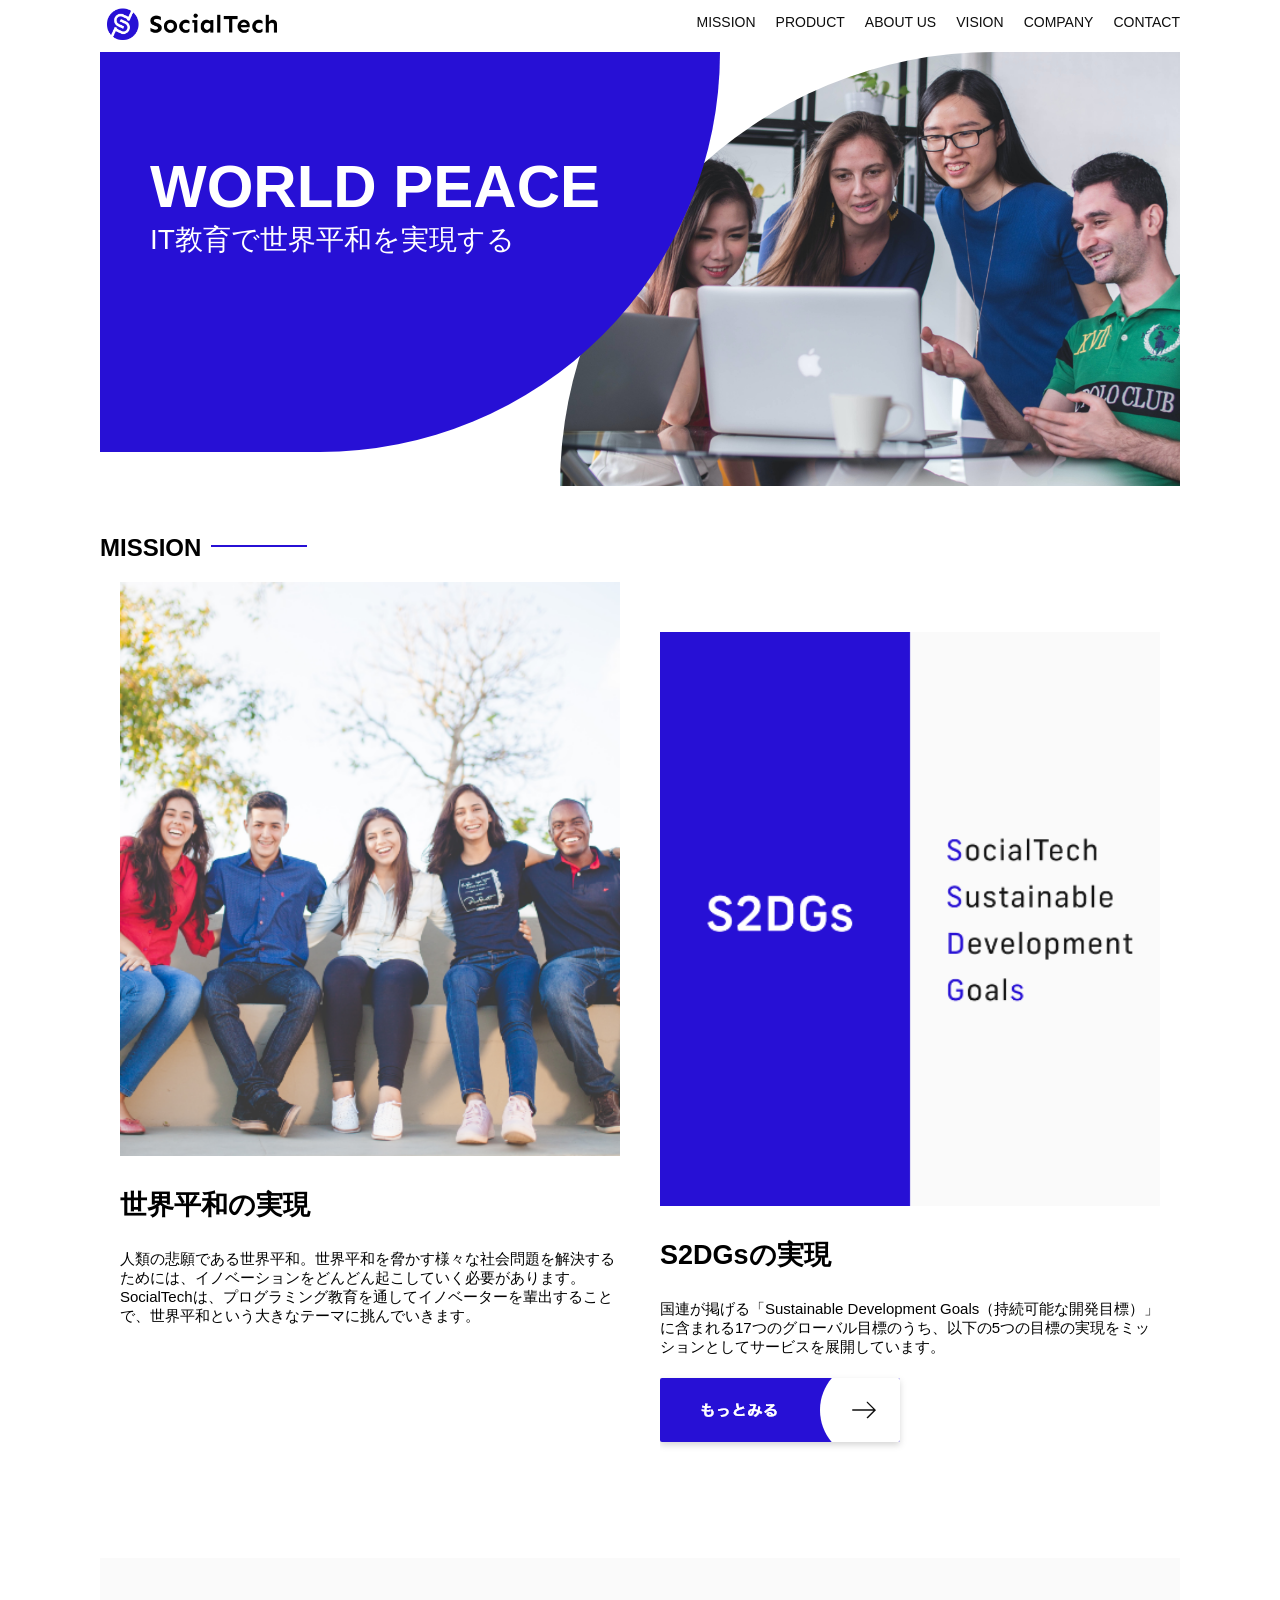
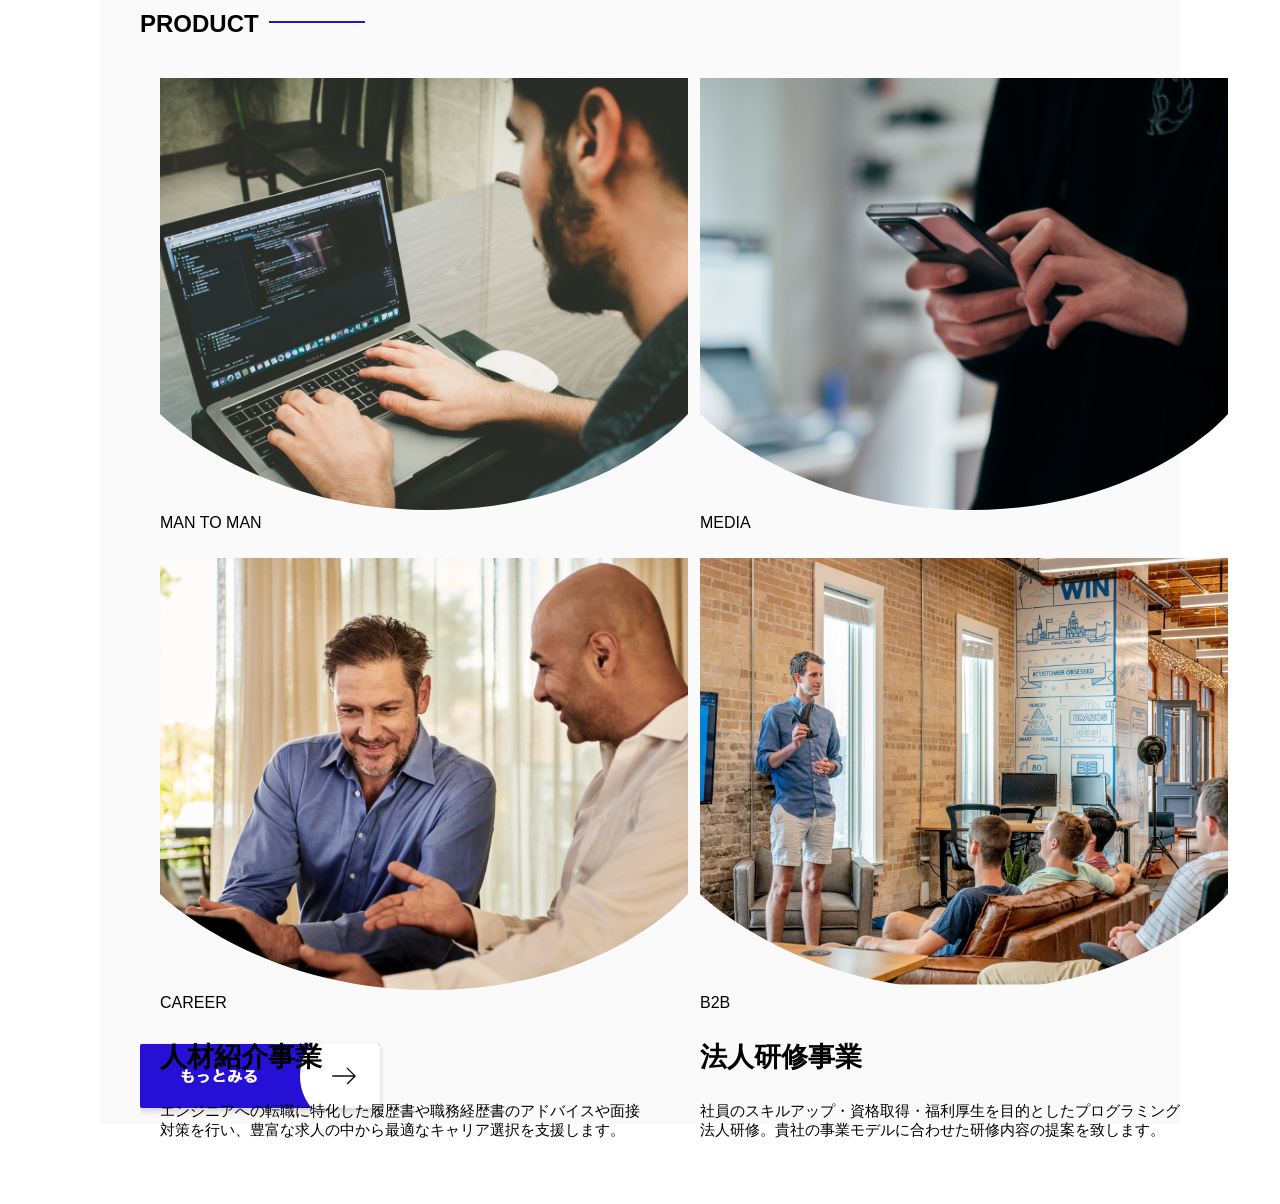
==== socialtech/index.html @ 000cf316 "Add files via upload" ====
<!DOCTYPE html>
<html>

<head>
    <title>SocialTech</title>
    <meta charset="UTF-8">
    <meta name="description" content="SocialTechはEdTech業界のリーディングカンパニーを目指します。">
    <meta name="viewport" content="width=device-width, initial-scale=1.0">
    <link rel="stylesheet" href="style.css">
</head>

<body>
    <header>
        <a href="index.html" id="logo">
            <img src="images/logo.png" alt="トップページに戻る"></a>
        <nav id="nav-pc">
            <ul>
                <li><a href="mission.html">MISSION</a></li>
                <li><a href="product.html">PRODUCT</a></li>
                <li><a href="index.html#aboutus">ABOUT US</a></li>
                <li><a href="index.html#vision">VISION</a></li>
                <li><a href="index.html#company">COMPANY</a></li>
                <li><a href="contact.html">CONTACT</a></li>
            </ul>
        </nav>
    </header>
    <main>
        <article>
            <section id="main-visual">
                <div id="main-message">
                    <h1>WORLD PEACE</h1>
                    <p>IT教育で世界平和を実現する</p>
                </div>
                <img src="images/index/index-main.png" alt="PCの周りに集まる多国籍の仲間たち">
            </section>
            <section id="mission">
                <h2 class="index-h2">MISSION</h2>
                <div id="mission-flex">
                    <div>
                        <img id="mission-photo" src="images/index/index-mission.png" alt="屋外のベンチで写真を撮影する多国籍の仲間たち">
                        <h3>世界平和の実現</h3>
                        <p>人類の悲願である世界平和。世界平和を脅かす様々な社会問題を解決するためには、イノベーションをどんどん起こしていく必要があります。SocialTechは、プログラミング教育を通してイノベーターを輩出することで、世界平和という大きなテーマに挑んでいきます。
                        </p>
                    </div>
                    <div>
                        <img id="s2dgs" src="images/index/s2dgs.png" alt="S2DGs">
                        <h3>S2DGsの実現</h3>
                        <p>国連が掲げる「Sustainable Development
                            Goals（持続可能な開発目標）」に含まれる17つのグローバル目標のうち、以下の5つの目標の実現をミッションとしてサービスを展開しています。</p>
                        <a href="mission.html">
                            <img src="images/button-more.png" alt="もっとみる">
                        </a>
                    </div>
                </div>
            </section>
            <section id="product">
                <h2 class="index-h2">PRODUCT</h2>
                <div class="product-flex">
                    <div id="product-left">
                        <div>
                            <img class="product-photo" src="images/index/index-mantoman.png" alt="PCでコードを書く男性">
                            <div class="product-explain">
                                <span>MAN TO MAN</span>
                                <h3>プログラミング教育</h3>
                                <p>2013年より日本で唯一の専属講師によるマンツーマンのプログラミングレッスンを開始。AI/人工知能やウェブデザインの学習も可能です。</p>
                            </div>
                        </div>
                        <div>
                            <img class="product-photo" src="images/index/index-career.png" alt="笑顔で話し合う2人の男性">
                            <div class="product-explain">
                                <span>CAREER</span>
                                <h3>人材紹介事業</h3>
                                <p>エンジニアへの転職に特化した履歴書や職務経歴書のアドバイスや面接対策を行い、豊富な求人の中から最適なキャリア選択を支援します。</p>
                            </div>
                        </div>
                    </div>
                    <div id="product-right">
                        <div>
                            <img class="product-photo" src="images/index/index-media.png">
                            <div class="product-explain">
                                <span>MEDIA</span>
                                <h3>プログラミング学習メディア</h3>
                                <p>月間200万人に読まれる日本最大級のプログラミング学習サイト「SocialTech Blog」やYouTubeチャネルにて学習情報を発信しています。</p>
                            </div>
                        </div>
                        <div>
                            <img class="product-photo" src="images/index/index-b2b.png" alt="講演中の男性とそれを聴く人々">
                            <div class="product-explain">
                                <span>B2B</span>
                                <h3>法人研修事業</h3>
                                <p>社員のスキルアップ・資格取得・福利厚生を目的としたプログラミング法人研修。貴社の事業モデルに合わせた研修内容の提案を致します。</p>
                            </div>
                        </div>
                    </div>
                </div>
                <div id="product-more">
                    <a href="product.html">
                        <img src="images/button-more.png" alt="もっとみる">
                    </a>
                </div>
            </section>
        </article>
    </main>
</body>

</html>
---- socialtech/style.css ----
* {
  box-sizing: border-box;
}

p {
  font-size: 15px;
}

body {
    max-width: 1080px;
    margin: 0 auto 0 auto;
     font-family: "Source Sans Pro", "Hiragino Kaku Gothic ProN", Meiryo, Arial, sans-serif;
}
header {
    display: flex;
    justify-content: space-between;
}
#nav-pc {
    font-size: 14px;
}
#nav-pc ul{
    display: flex;
    padding-left: 0;
}
#nav-pc li {
    list-style: none;
}
#nav-pc a {
    text-decoration: none;
    margin-left: 20px;
    color: #0d0d0d;
}
#nav-pc a:hover {
    text-decoration: underline;
}
#main-visual {
    position: relative;
    height: 400px;
}
#main-message {
    position: absolute;
    top:0;
    left: 0;
    background-color:#2710d5;
    color: #ffffff;
    border-radius:0 0 476px  0;
    max-width: 620px;
    width: 100%;
    height: 100%;
    z-index: 11;
}
#main-message > h1 {
    font-size: 60px;
    margin: 100px 0 0 50px;
}
#main-message > p {
    font-size: 28px;
    margin: 0 0 0 50px;
}
#main-visual img {
    max-width: 620px;
    border-radius: 476px 0 0 0;
    position: absolute;
    top: 0;
    right:0;
    z-index: 10;
}
h2 {
    margin: 40px 0 0 0;
}
h2::after {
    content: url("images/line.png");
    margin-left: 10px;
}
h3 {
    font-size: 27px;
}
#mission {
    margin:80px auto;
}
#mission-flex {
    display: flex;
}
#mission-flex > div {
    width: 50%;
    margin: 20px;
}
#mission-photo {
    width: 100%;
}
#s2dgs {
    margin: 50px 0 0 0;
    width: 100%;
}
#product {
    background-color: #fafafa;
    margin: 80px 0;
    padding: 10px 40px 0px 40px;
}
#product .product-flex {
    margin: 40px 0 0 0;
    display: flex;
}
#product-left {
    width: 50%;
    margin-right: 20px;
}
#product-right {
    width: 50%;
    margin-left: 20px;
    margin-right:80px;
}
#product-left > div {
    position: relative;
    height: 480px;
    margin-left: 20px;
}
#product-right > div {
    position: relative;
    height: 480px;
    margin-left: 20px;
}
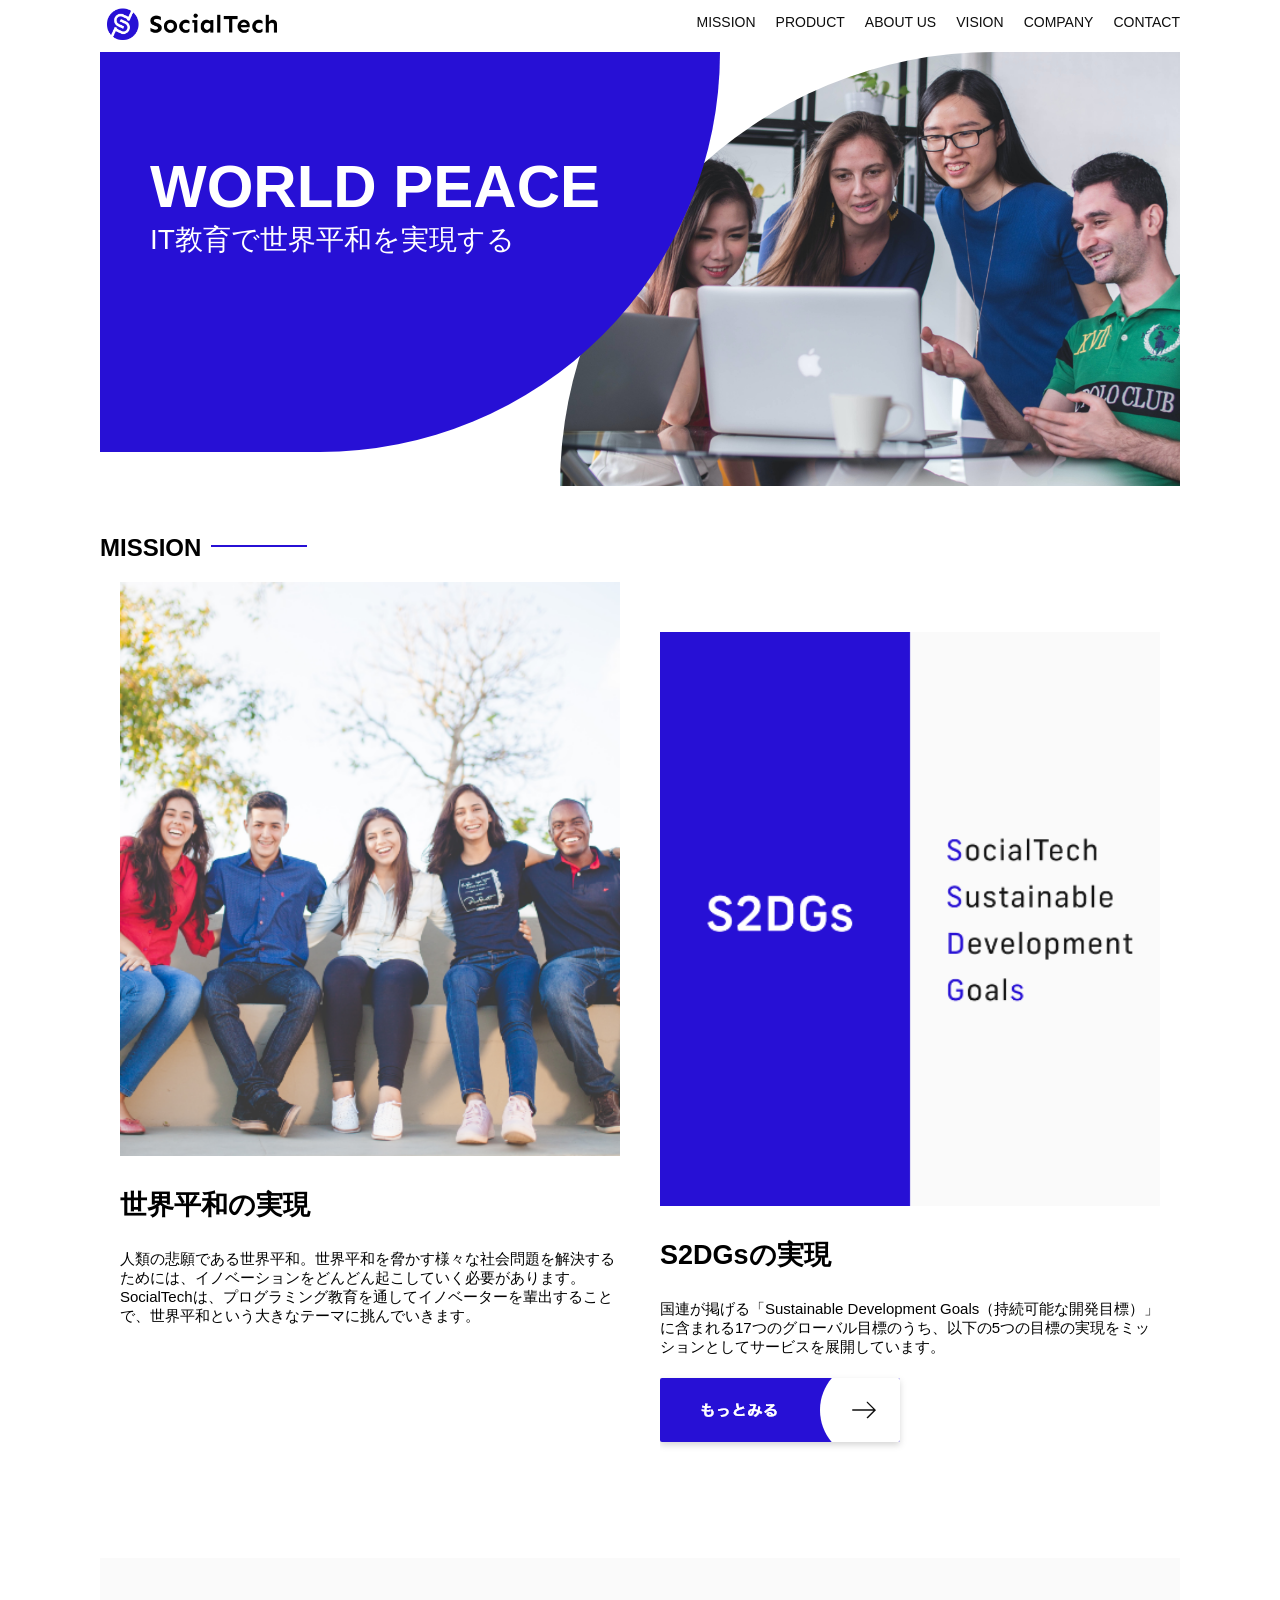
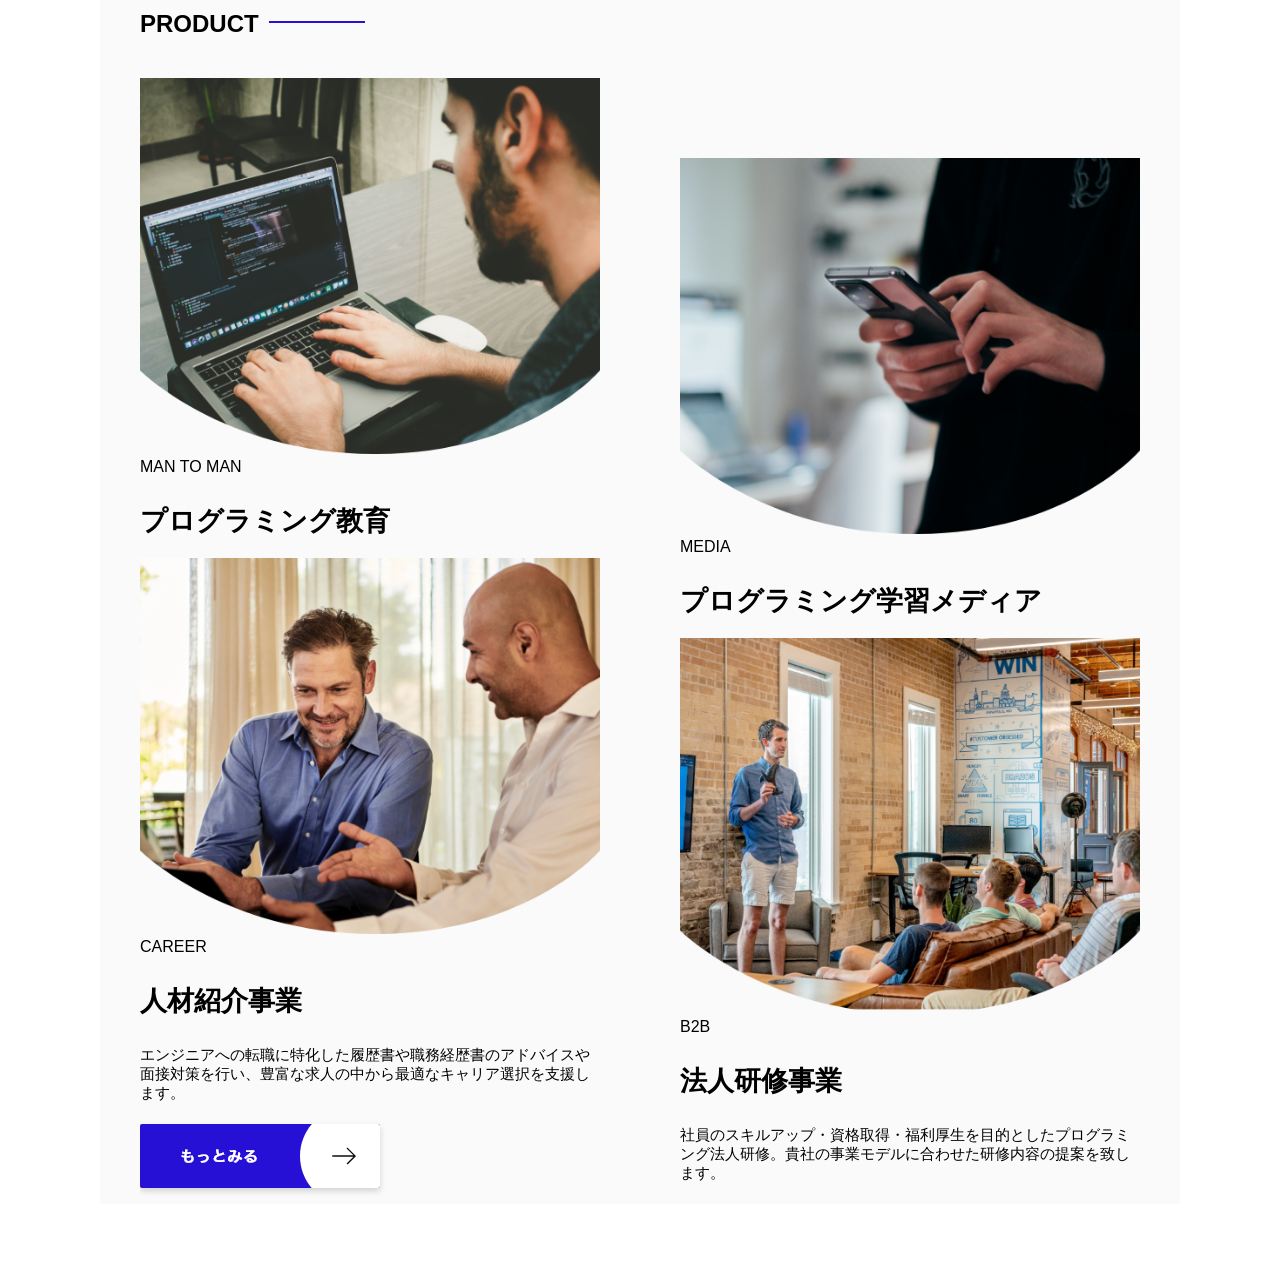
==== commit fc1be182: "Add files via upload" ====
--- a/socialtech/index.html
+++ b/socialtech/index.html
@@ -76,7 +76,7 @@
                     </div>
                     <div id="product-right">
                         <div>
-                            <img class="product-photo" src="images/index/index-media.png">
+                            <img class="product-photo" src="images/index/index-media.png" alt="スマートフォンを操作する人">
                             <div class="product-explain">
                                 <span>MEDIA</span>
                                 <h3>プログラミング学習メディア</h3>
--- a/socialtech/style.css
+++ b/socialtech/style.css
@@ -8,8 +8,8 @@
 
 body {
     max-width: 1080px;
-    margin: 0 auto 0 auto;
-     font-family: "Source Sans Pro", "Hiragino Kaku Gothic ProN", Meiryo, Arial, sans-serif;
+    margin: 0 auto;
+    font-family: "Source Sans Pro", "Hiragino Kaku Gothic ProN", Meiryo, Arial, sans-serif;
 }
 header {
     display: flex;
@@ -43,7 +43,7 @@
     left: 0;
     background-color:#2710d5;
     color: #ffffff;
-    border-radius:0 0 476px  0;
+    border-radius: 0 0 476px 0;
     max-width: 620px;
     width: 100%;
     height: 100%;
@@ -108,15 +108,18 @@
 #product-right {
     width: 50%;
     margin-left: 20px;
-    margin-right:80px;
+    margin-top: 80px;
 }
-#product-left > div {
+#product-left >div {
     position: relative;
     height: 480px;
-    margin-left: 20px;
+    margin-right: 20px;
 }
 #product-right > div {
     position: relative;
     height: 480px;
     margin-left: 20px;
+}
+.product-photo {
+    width: 100%;
 }
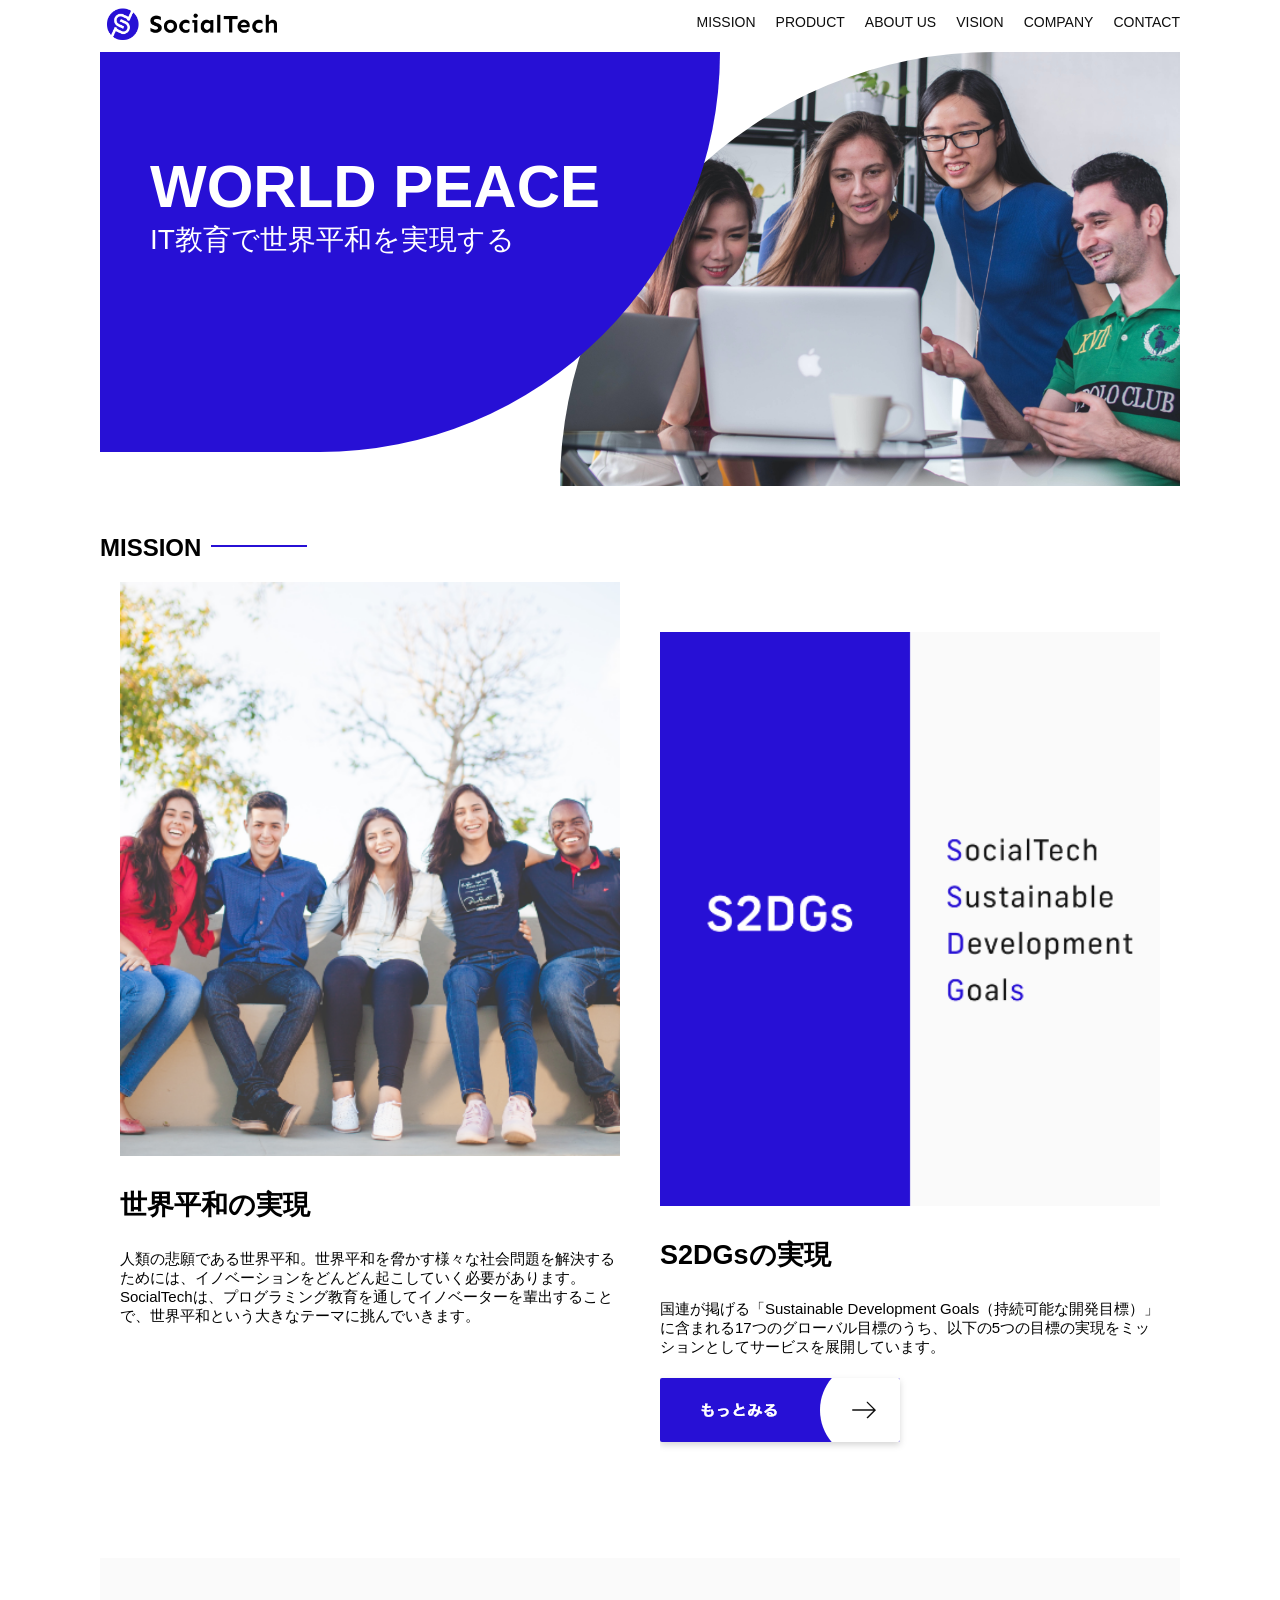
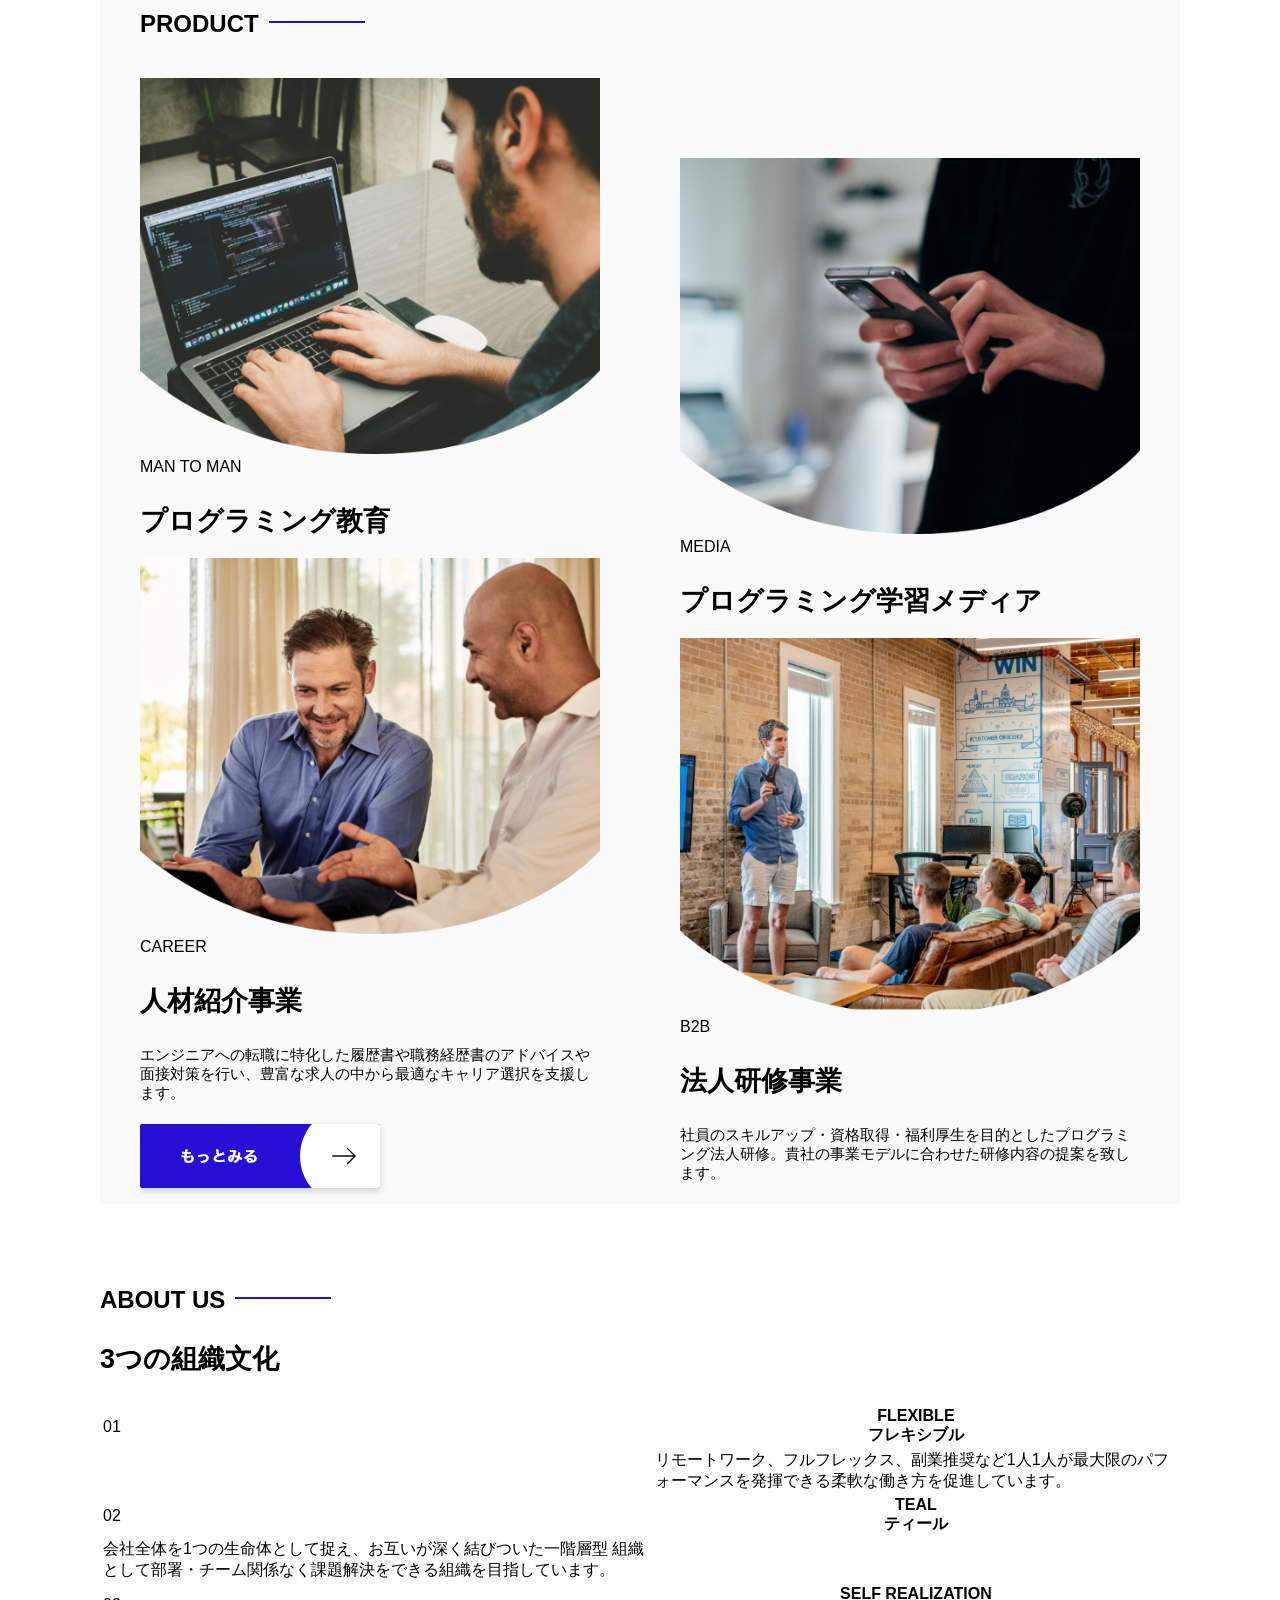
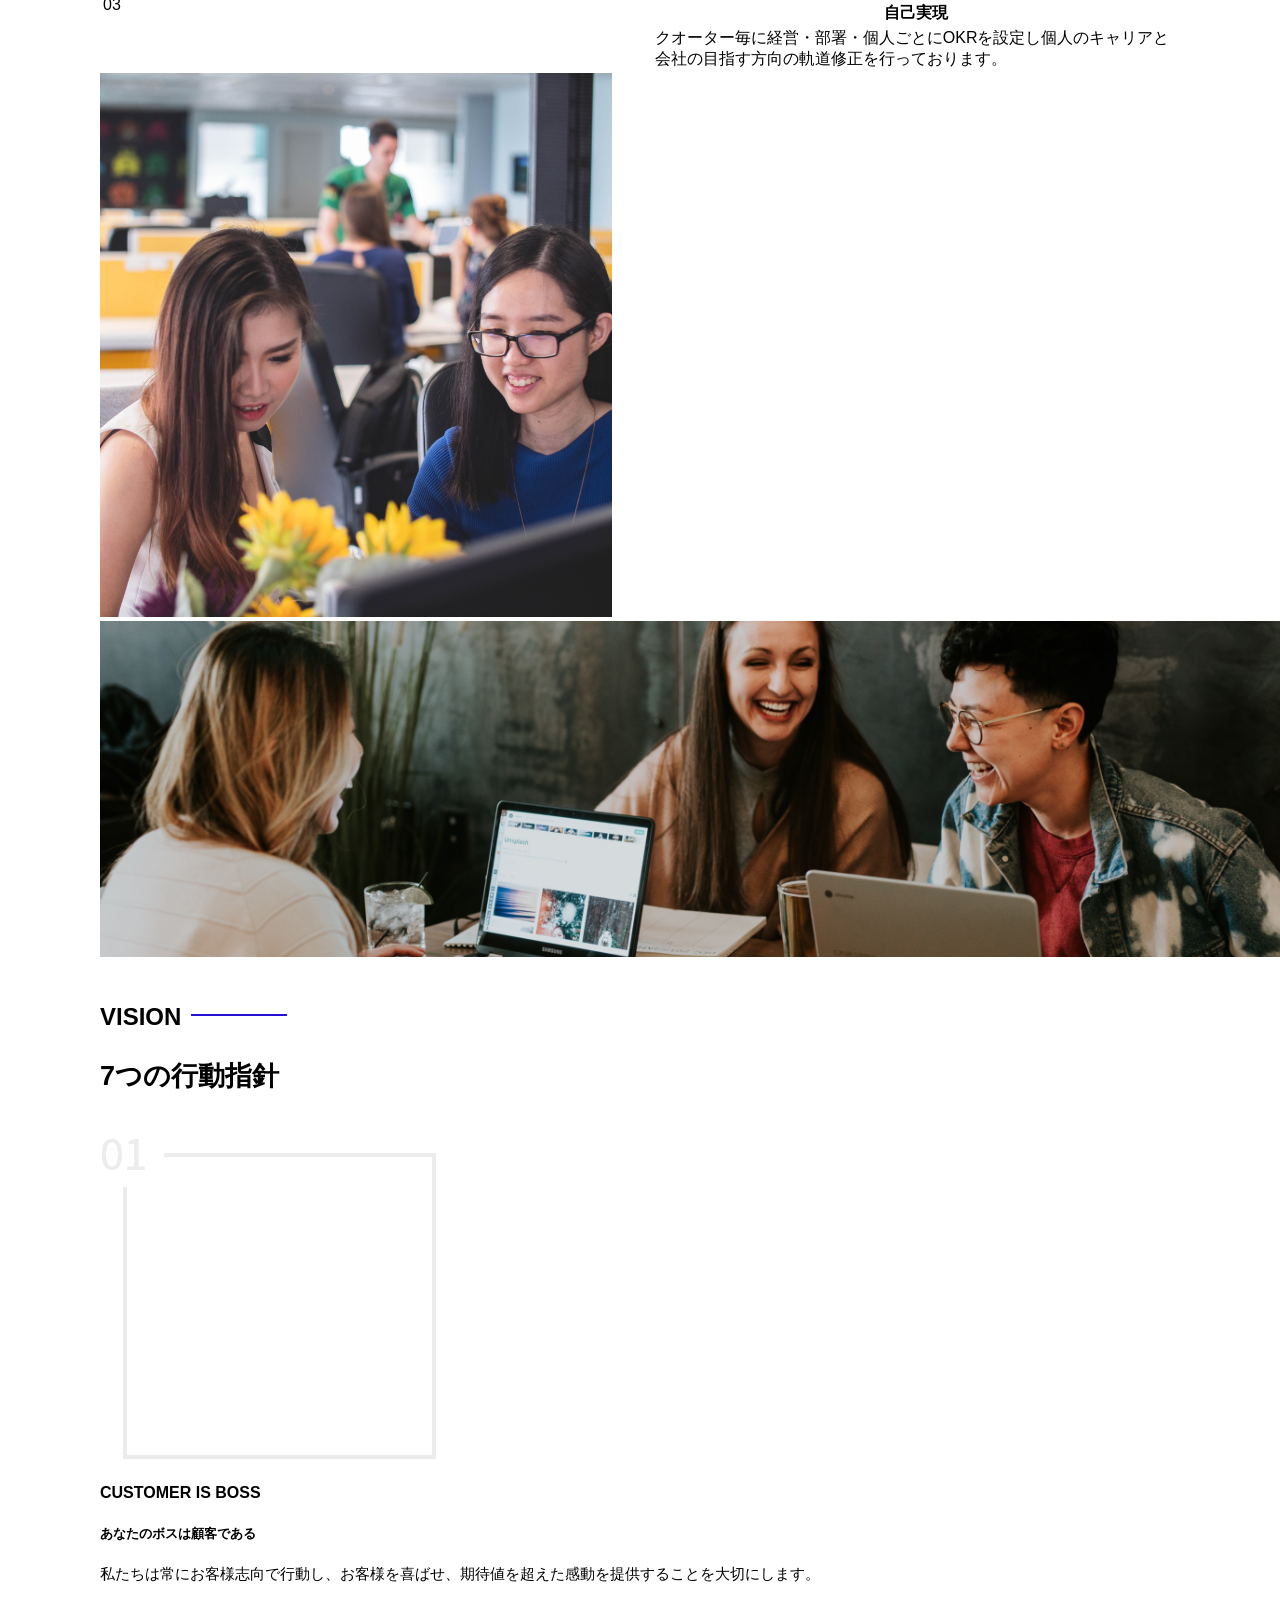
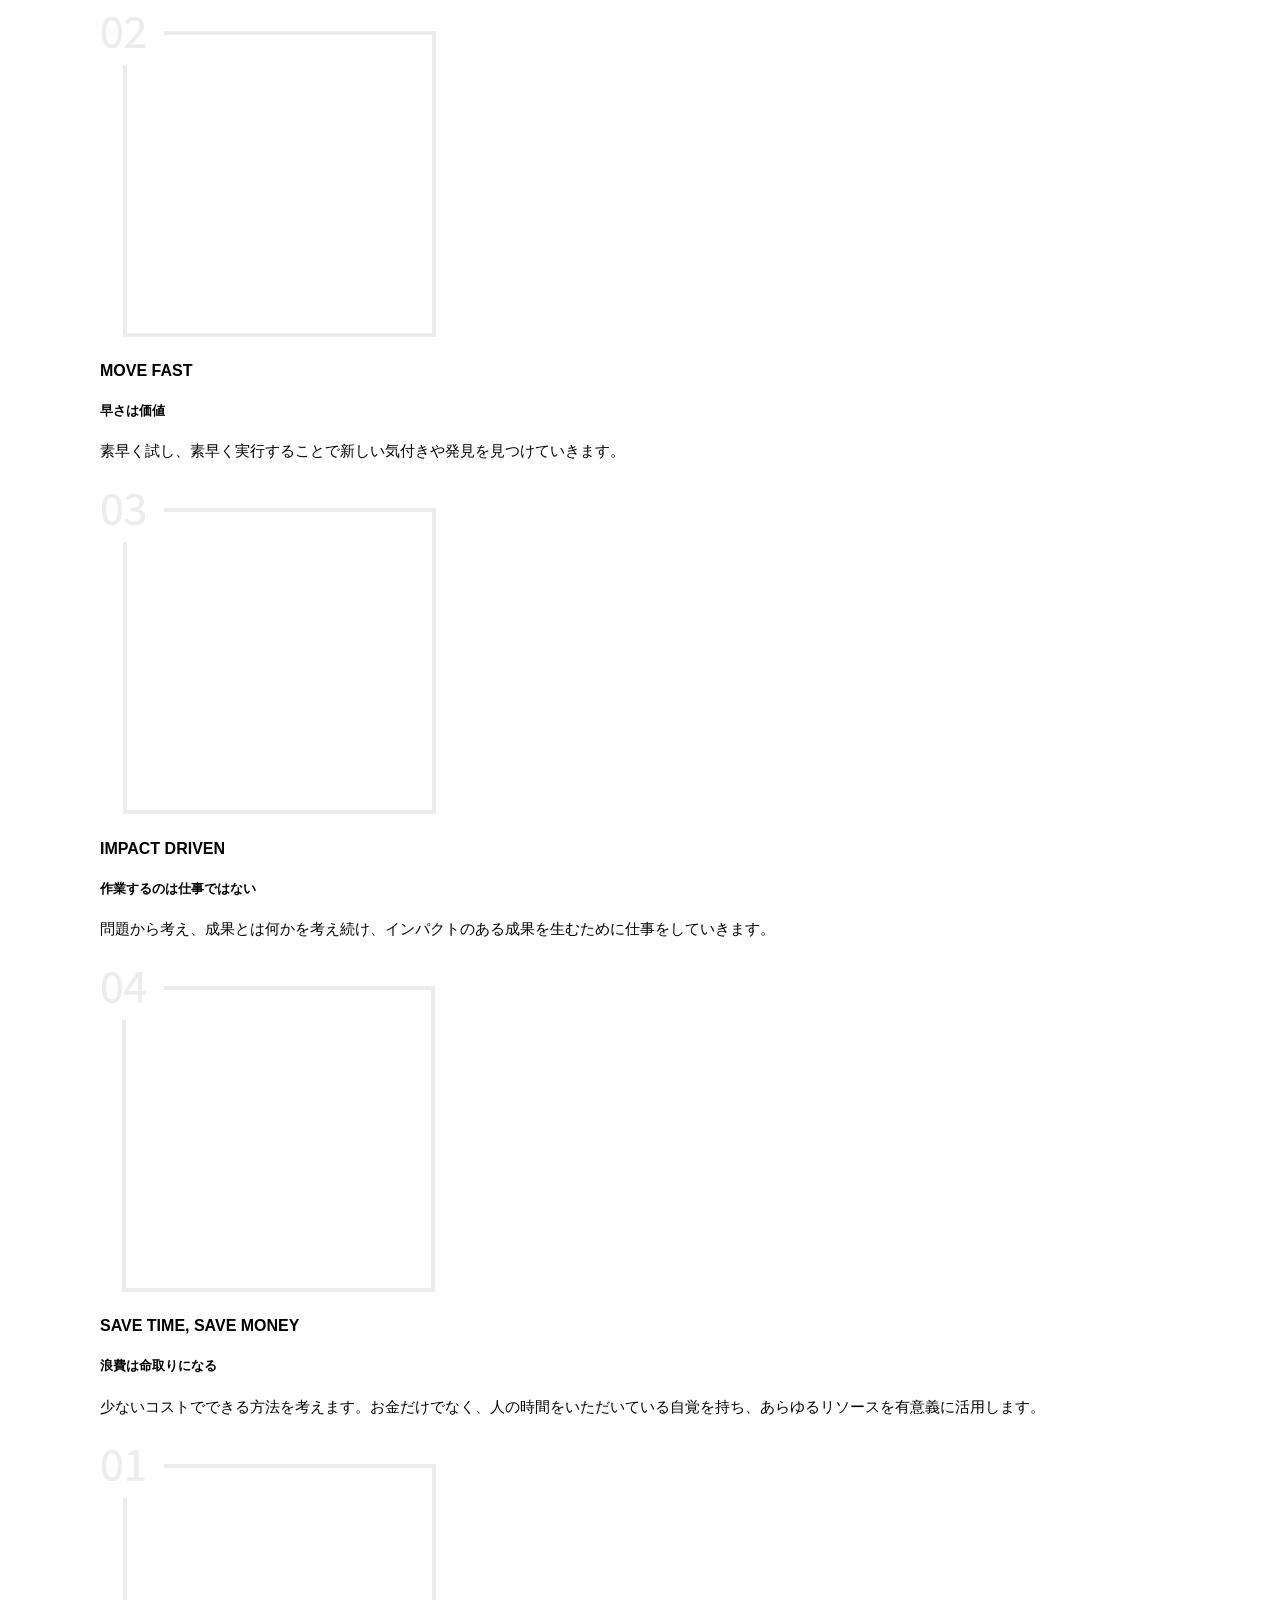
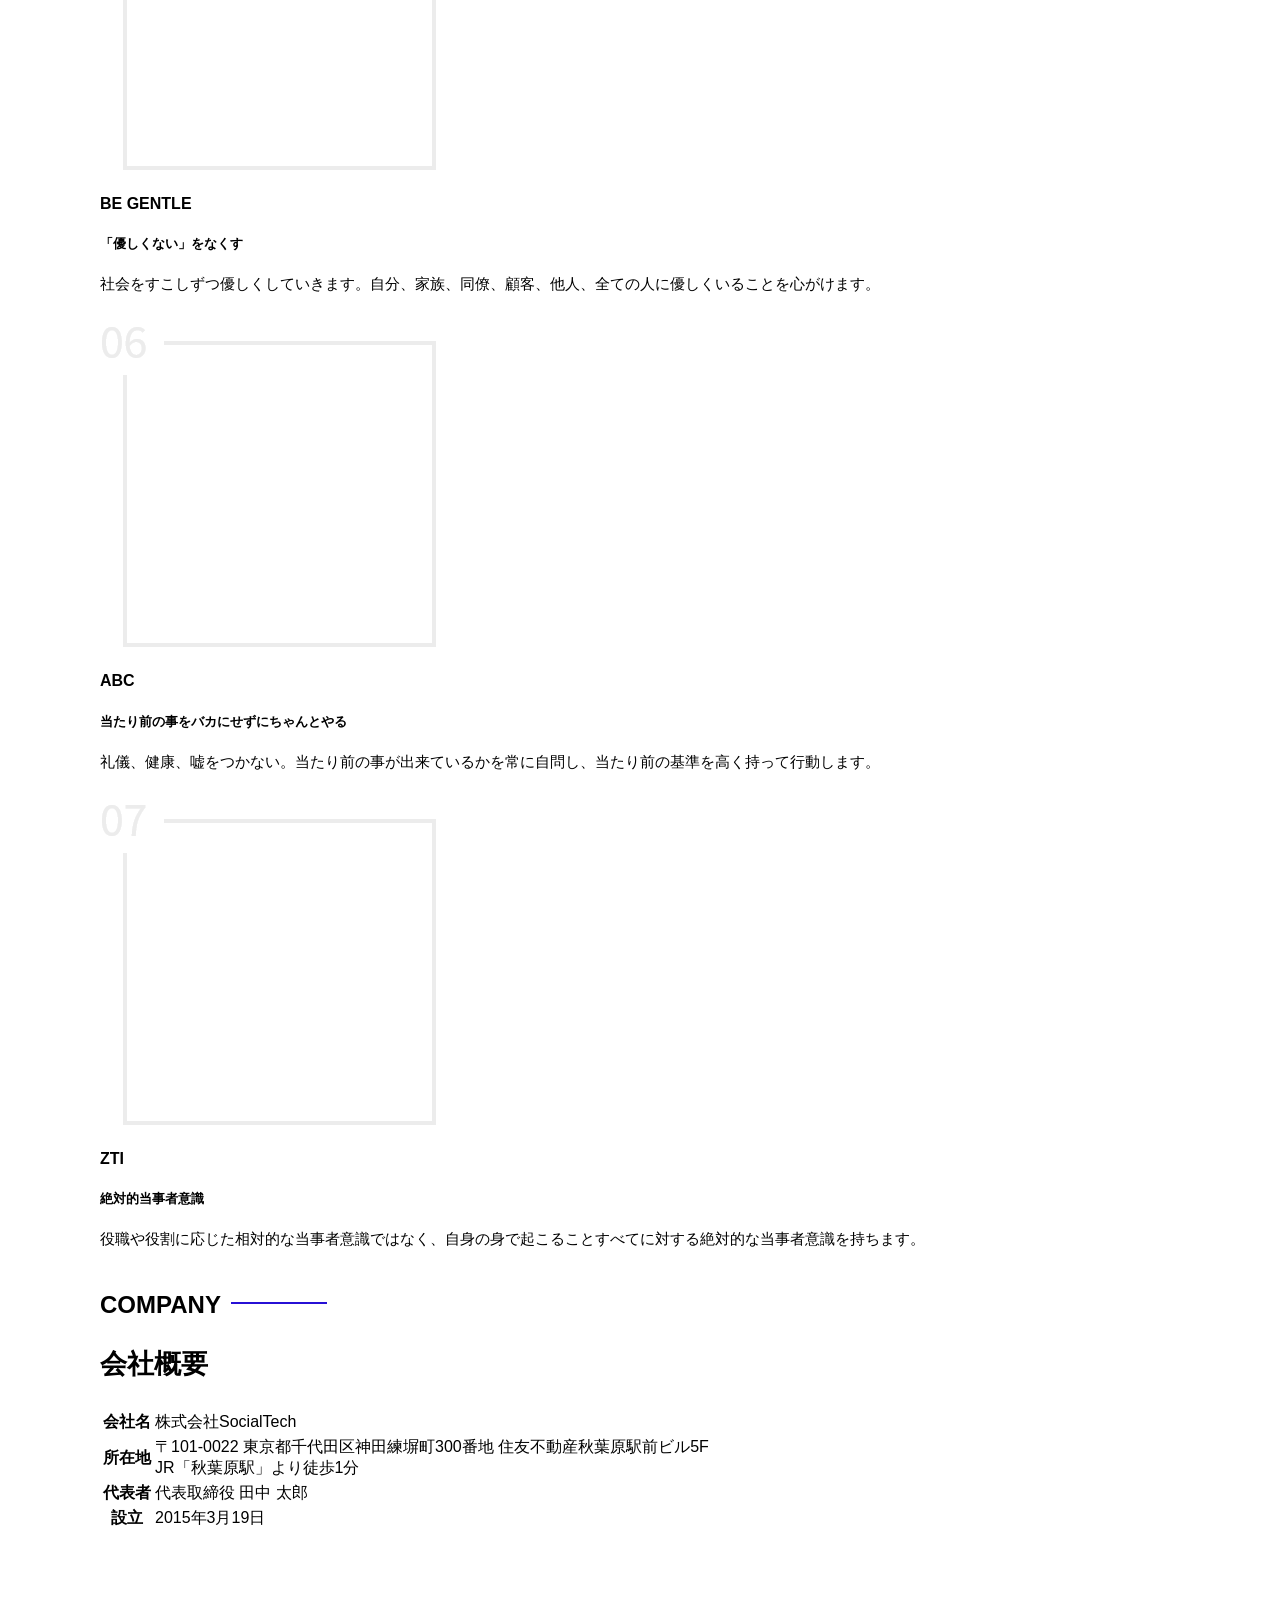
==== commit 468be6dc: "3/22変更" ====
--- a/socialtech/index.html
+++ b/socialtech/index.html
@@ -1,106 +1,305 @@
-<!DOCTYPE html>
+<!doctype html>
 <html>
+  <head>
+    <title>SocialTech</title>
+    <meta charset="UTF-8" />
+    <meta
+      name="description"
+      content="SocialTechはEdTech業界のリーディングカンパニーを目指します。"
+    />
+    <meta name="viewport" content="width=device-width, initial-scale=1.0" />
+    <link rel="stylesheet" href="style.css" />
+  </head>
 
-<head>
-    <title>SocialTech</title>
-    <meta charset="UTF-8">
-    <meta name="description" content="SocialTechはEdTech業界のリーディングカンパニーを目指します。">
-    <meta name="viewport" content="width=device-width, initial-scale=1.0">
-    <link rel="stylesheet" href="style.css">
-</head>
-
-<body>
+  <body>
     <header>
-        <a href="index.html" id="logo">
-            <img src="images/logo.png" alt="トップページに戻る"></a>
-        <nav id="nav-pc">
-            <ul>
-                <li><a href="mission.html">MISSION</a></li>
-                <li><a href="product.html">PRODUCT</a></li>
-                <li><a href="index.html#aboutus">ABOUT US</a></li>
-                <li><a href="index.html#vision">VISION</a></li>
-                <li><a href="index.html#company">COMPANY</a></li>
-                <li><a href="contact.html">CONTACT</a></li>
-            </ul>
-        </nav>
+      <a href="index.html" id="logo">
+        <img src="images/logo.png" alt="トップページに戻る"
+      /></a>
+      <nav id="nav-pc">
+        <ul>
+          <li><a href="mission.html">MISSION</a></li>
+          <li><a href="product.html">PRODUCT</a></li>
+          <li><a href="index.html#aboutus">ABOUT US</a></li>
+          <li><a href="index.html#vision">VISION</a></li>
+          <li><a href="index.html#company">COMPANY</a></li>
+          <li><a href="contact.html">CONTACT</a></li>
+        </ul>
+      </nav>
     </header>
     <main>
-        <article>
-            <section id="main-visual">
-                <div id="main-message">
-                    <h1>WORLD PEACE</h1>
-                    <p>IT教育で世界平和を実現する</p>
+      <article>
+        <section id="main-visual">
+          <div id="main-message">
+            <h1>WORLD PEACE</h1>
+            <p>IT教育で世界平和を実現する</p>
+          </div>
+          <img
+            src="images/index/index-main.png"
+            alt="PCの周りに集まる多国籍の仲間たち"
+          />
+        </section>
+        <section id="mission">
+          <h2 class="index-h2">MISSION</h2>
+          <div id="mission-flex">
+            <div>
+              <img
+                id="mission-photo"
+                src="images/index/index-mission.png"
+                alt="屋外のベンチで写真を撮影する多国籍の仲間たち"
+              />
+              <h3>世界平和の実現</h3>
+              <p>
+                人類の悲願である世界平和。世界平和を脅かす様々な社会問題を解決するためには、イノベーションをどんどん起こしていく必要があります。SocialTechは、プログラミング教育を通してイノベーターを輩出することで、世界平和という大きなテーマに挑んでいきます。
+              </p>
+            </div>
+            <div>
+              <img id="s2dgs" src="images/index/s2dgs.png" alt="S2DGs" />
+              <h3>S2DGsの実現</h3>
+              <p>
+                国連が掲げる「Sustainable Development
+                Goals（持続可能な開発目標）」に含まれる17つのグローバル目標のうち、以下の5つの目標の実現をミッションとしてサービスを展開しています。
+              </p>
+              <a href="mission.html">
+                <img src="images/button-more.png" alt="もっとみる" />
+              </a>
+            </div>
+          </div>
+        </section>
+        <section id="product">
+          <h2 class="index-h2">PRODUCT</h2>
+          <div class="product-flex">
+            <div id="product-left">
+              <div>
+                <img
+                  class="product-photo"
+                  src="images/index/index-mantoman.png"
+                  alt="PCでコードを書く男性"
+                />
+                <div class="product-explain">
+                  <span>MAN TO MAN</span>
+                  <h3>プログラミング教育</h3>
+                  <p>
+                    2013年より日本で唯一の専属講師によるマンツーマンのプログラミングレッスンを開始。AI/人工知能やウェブデザインの学習も可能です。
+                  </p>
                 </div>
-                <img src="images/index/index-main.png" alt="PCの周りに集まる多国籍の仲間たち">
-            </section>
-            <section id="mission">
-                <h2 class="index-h2">MISSION</h2>
-                <div id="mission-flex">
-                    <div>
-                        <img id="mission-photo" src="images/index/index-mission.png" alt="屋外のベンチで写真を撮影する多国籍の仲間たち">
-                        <h3>世界平和の実現</h3>
-                        <p>人類の悲願である世界平和。世界平和を脅かす様々な社会問題を解決するためには、イノベーションをどんどん起こしていく必要があります。SocialTechは、プログラミング教育を通してイノベーターを輩出することで、世界平和という大きなテーマに挑んでいきます。
-                        </p>
-                    </div>
-                    <div>
-                        <img id="s2dgs" src="images/index/s2dgs.png" alt="S2DGs">
-                        <h3>S2DGsの実現</h3>
-                        <p>国連が掲げる「Sustainable Development
-                            Goals（持続可能な開発目標）」に含まれる17つのグローバル目標のうち、以下の5つの目標の実現をミッションとしてサービスを展開しています。</p>
-                        <a href="mission.html">
-                            <img src="images/button-more.png" alt="もっとみる">
-                        </a>
-                    </div>
+              </div>
+              <div>
+                <img
+                  class="product-photo"
+                  src="images/index/index-career.png"
+                  alt="笑顔で話し合う2人の男性"
+                />
+                <div class="product-explain">
+                  <span>CAREER</span>
+                  <h3>人材紹介事業</h3>
+                  <p>
+                    エンジニアへの転職に特化した履歴書や職務経歴書のアドバイスや面接対策を行い、豊富な求人の中から最適なキャリア選択を支援します。
+                  </p>
                 </div>
-            </section>
-            <section id="product">
-                <h2 class="index-h2">PRODUCT</h2>
-                <div class="product-flex">
-                    <div id="product-left">
-                        <div>
-                            <img class="product-photo" src="images/index/index-mantoman.png" alt="PCでコードを書く男性">
-                            <div class="product-explain">
-                                <span>MAN TO MAN</span>
-                                <h3>プログラミング教育</h3>
-                                <p>2013年より日本で唯一の専属講師によるマンツーマンのプログラミングレッスンを開始。AI/人工知能やウェブデザインの学習も可能です。</p>
-                            </div>
-                        </div>
-                        <div>
-                            <img class="product-photo" src="images/index/index-career.png" alt="笑顔で話し合う2人の男性">
-                            <div class="product-explain">
-                                <span>CAREER</span>
-                                <h3>人材紹介事業</h3>
-                                <p>エンジニアへの転職に特化した履歴書や職務経歴書のアドバイスや面接対策を行い、豊富な求人の中から最適なキャリア選択を支援します。</p>
-                            </div>
-                        </div>
-                    </div>
-                    <div id="product-right">
-                        <div>
-                            <img class="product-photo" src="images/index/index-media.png" alt="スマートフォンを操作する人">
-                            <div class="product-explain">
-                                <span>MEDIA</span>
-                                <h3>プログラミング学習メディア</h3>
-                                <p>月間200万人に読まれる日本最大級のプログラミング学習サイト「SocialTech Blog」やYouTubeチャネルにて学習情報を発信しています。</p>
-                            </div>
-                        </div>
-                        <div>
-                            <img class="product-photo" src="images/index/index-b2b.png" alt="講演中の男性とそれを聴く人々">
-                            <div class="product-explain">
-                                <span>B2B</span>
-                                <h3>法人研修事業</h3>
-                                <p>社員のスキルアップ・資格取得・福利厚生を目的としたプログラミング法人研修。貴社の事業モデルに合わせた研修内容の提案を致します。</p>
-                            </div>
-                        </div>
-                    </div>
+              </div>
+            </div>
+            <div id="product-right">
+              <div>
+                <img
+                  class="product-photo"
+                  src="images/index/index-media.png"
+                  alt="スマートフォンを操作する人"
+                />
+                <div class="product-explain">
+                  <span>MEDIA</span>
+                  <h3>プログラミング学習メディア</h3>
+                  <p>
+                    月間200万人に読まれる日本最大級のプログラミング学習サイト「SocialTech
+                    Blog」やYouTubeチャネルにて学習情報を発信しています。
+                  </p>
                 </div>
-                <div id="product-more">
-                    <a href="product.html">
-                        <img src="images/button-more.png" alt="もっとみる">
-                    </a>
+              </div>
+              <div>
+                <img
+                  class="product-photo"
+                  src="images/index/index-b2b.png"
+                  alt="講演中の男性とそれを聴く人々"
+                />
+                <div class="product-explain">
+                  <span>B2B</span>
+                  <h3>法人研修事業</h3>
+                  <p>
+                    社員のスキルアップ・資格取得・福利厚生を目的としたプログラミング法人研修。貴社の事業モデルに合わせた研修内容の提案を致します。
+                  </p>
                 </div>
-            </section>
-        </article>
+              </div>
+            </div>
+          </div>
+          <div id="product-more">
+            <a href="product.html">
+              <img src="images/button-more.png" alt="もっとみる" />
+            </a>
+          </div>
+        </section>
+
+        <section id="aboutus">
+          <h2 class="index-h2">ABOUT US</h2>
+          <h3>3つの組織文化</h3>
+          <div>
+            <table class="culture-table">
+              <tr>
+                <td class="culture-num">01</td>
+                <th>
+                  <span class="culture-en">FLEXIBLE</span><br />フレキシブル
+                </th>
+              </tr>
+              <tr>
+                <td></td>
+                <td class="culture-description">
+                  リモートワーク、フルフレックス、副業推奨など1人1人が最大限のパフォーマンスを発揮できる柔軟な働き方を促進しています。
+                </td>
+              </tr>
+              <tr>
+                <td class="culture-num">02</td>
+                <th><span class="culture-en">TEAL</span><br />ティール</th>
+              </tr>
+              <tr>
+                <td class="culture-description">
+                  会社全体を1つの生命体として捉え、お互いが深く結びついた一階層型
+                  組織として部署・チーム関係なく課題解決をできる組織を目指しています。
+                </td>
+              </tr>
+              <tr>
+                <td class="culture-num">03</td>
+                <th>
+                  <span class="culture-en">SELF REALIZATION</span><br />自己実現
+                </th>
+              </tr>
+              <tr>
+                <td></td>
+                <td class="culture-description">
+                  クオーター毎に経営・部署・個人ごとにOKRを設定し個人のキャリアと
+                  会社の目指す方向の軌道修正を行っております。
+                </td>
+              </tr>
+            </table>
+            <img
+              class="culture-img"
+              src="images/index/index-aboutus1.png"
+              alt="笑顔で話し合う2人の女性"
+            />
+          </div>
+          <img
+            class="culture-img2"
+            src="images/index/index-aboutus2.png"
+            alt="笑顔で話し合う3人の男女"
+          />
+        </section>
+        <section id="vision">
+          <h2 class="index-h2">VISION</h2>
+          <h3>7つの行動指針</h3>
+          <div>
+            <div class="vision-box">
+              <img src="images/index/vision-01.png" alt="01" />
+              <div>
+                <h4>CUSTOMER IS BOSS</h4>
+                <h5>あなたのボスは顧客である</h5>
+                <p>
+                  私たちは常にお客様志向で行動し、お客様を喜ばせ、期待値を超えた感動を提供することを大切にします。
+                </p>
+              </div>
+            </div>
+            <div class="vision-box">
+              <img src="images/index/vision-02.png" alt="02" />
+              <div>
+                <h4>MOVE FAST</h4>
+                <h5>早さは価値</h5>
+                <p>
+                  素早く試し、素早く実行することで新しい気付きや発見を見つけていきます。
+                </p>
+              </div>
+            </div>
+            <div class="vision-box">
+              <img src="images/index/vision-03.png" alt="03" />
+              <div>
+                <h4>IMPACT DRIVEN</h4>
+                <h5>作業するのは仕事ではない</h5>
+                <p>
+                  問題から考え、成果とは何かを考え続け、インパクトのある成果を生むために仕事をしていきます。
+                </p>
+              </div>
+            </div>
+            <div class="vision-box">
+              <img src="images/index/vision-04.png" alt="04" />
+              <div>
+                <h4>SAVE TIME, SAVE MONEY</h4>
+                <h5>浪費は命取りになる</h5>
+                <p>
+                  少ないコストでできる方法を考えます。お金だけでなく、人の時間をいただいている自覚を持ち、あらゆるリソースを有意義に活用します。
+                </p>
+              </div>
+            </div>
+            <div class="vision-box">
+              <img src="images/index/vision-01.png" alt="05" />
+              <div>
+                <h4>BE GENTLE</h4>
+                <h5>「優しくない」をなくす</h5>
+                <p>
+                  社会をすこしずつ優しくしていきます。自分、家族、同僚、顧客、他人、全ての人に優しくいることを心がけます。
+                </p>
+              </div>
+            </div>
+            <div class="vision-box">
+              <img src="images/index/vision-06.png" alt="06" />
+              <div>
+                <h4>ABC</h4>
+                <h5>当たり前の事をバカにせずにちゃんとやる</h5>
+                <p>
+                  礼儀、健康、嘘をつかない。当たり前の事が出来ているかを常に自問し、当たり前の基準を高く持って行動します。
+                </p>
+              </div>
+            </div>
+            <div class="vision-box">
+              <img src="images/index/vision-07.png" alt="07" />
+              <div>
+                <h4>ZTI</h4>
+                <h5>絶対的当事者意識</h5>
+                <p>
+                  役職や役割に応じた相対的な当事者意識ではなく、自身の身で起こることすべてに対する絶対的な当事者意識を持ちます。
+                </p>
+              </div>
+            </div>
+          </div>
+        </section>
+        <section id="company">
+          <h2 class="index-h2">COMPANY</h2>
+          <h3>会社概要</h3>
+          <table id="company-table">
+            <tr>
+              <th class="tableheader tableheader-first">会社名</th>
+              <td class="cell cell-first">株式会社SocialTech</td>
+            </tr>
+            <tr>
+              <th class="tableheader">所在地</th>
+              <td class="cell">
+                〒101-0022 東京都千代田区神田練塀町300番地
+                住友不動産秋葉原駅前ビル5F<br />JR「秋葉原駅」より徒歩1分
+              </td>
+            </tr>
+            <tr>
+              <th class="tableheader tableheader-first">代表者</th>
+              <td class="cell">代表取締役 田中 太郎</td>
+            </tr>
+            <tr>
+              <th class="tableheader">設立</th>
+              <td class="cell cell-first">2015年3月19日</td>
+            </tr>
+          </table>
+          <iframe
+            src="https://www.google.com/maps/embed?pb=!1m18!1m12!1m3!1d6480.132705569783!2d139.76762657176073!3d35.69998475352051!2m3!1f0!2f0!3f0!3m2!1i1024!2i768!4f13.1!3m3!1m2!1s0x60188c04f0201e11%3A0x3ad1aca61e68b3f2!2z5L2P5Y-L5LiN5YuV55Sj56eL6JGJ5Y6f44OT44Or!5e0!3m2!1sja!2sjp!4v1774159462496!5m2!1sja!2sjp"
+            style="border: 0"
+            allowfullscreen=""
+            loading="lazy"
+          >
+          </iframe>
+        </section>
+      </article>
     </main>
-</body>
-
-</html>+  </body>
+</html>
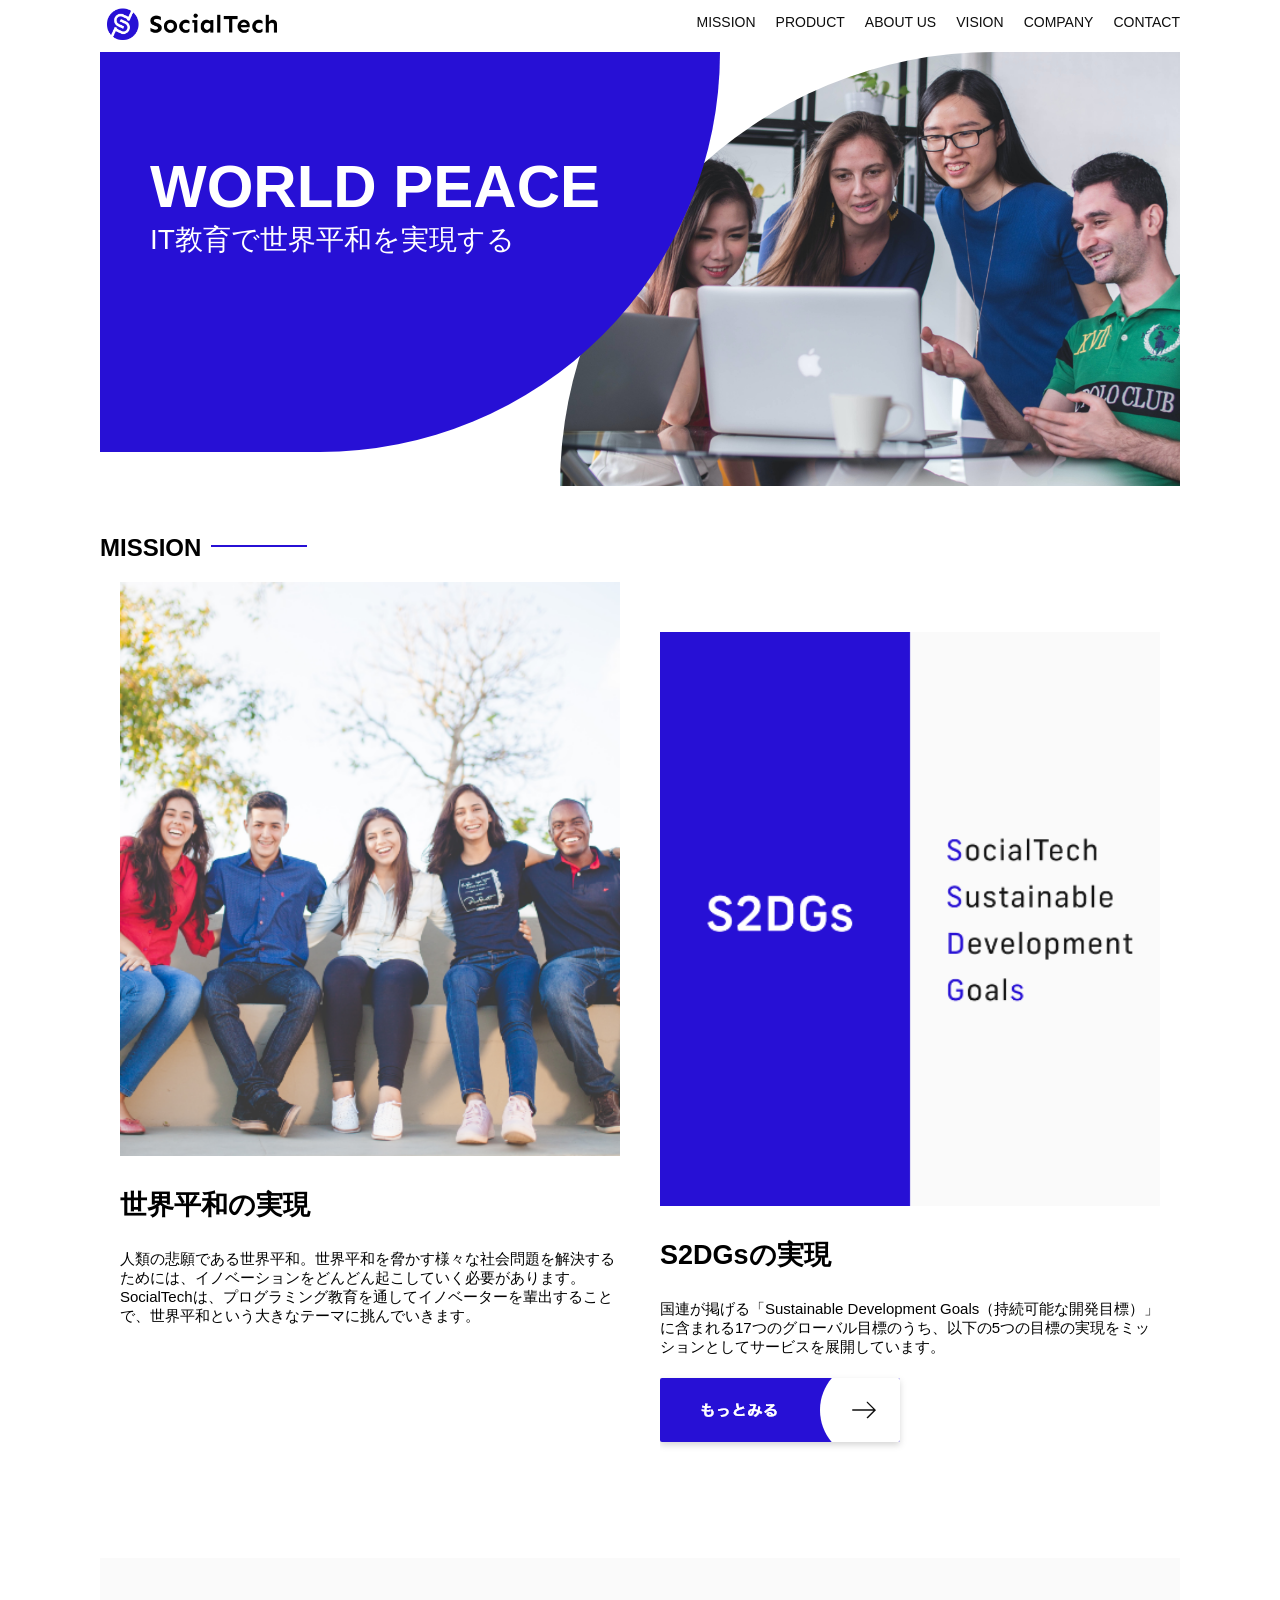
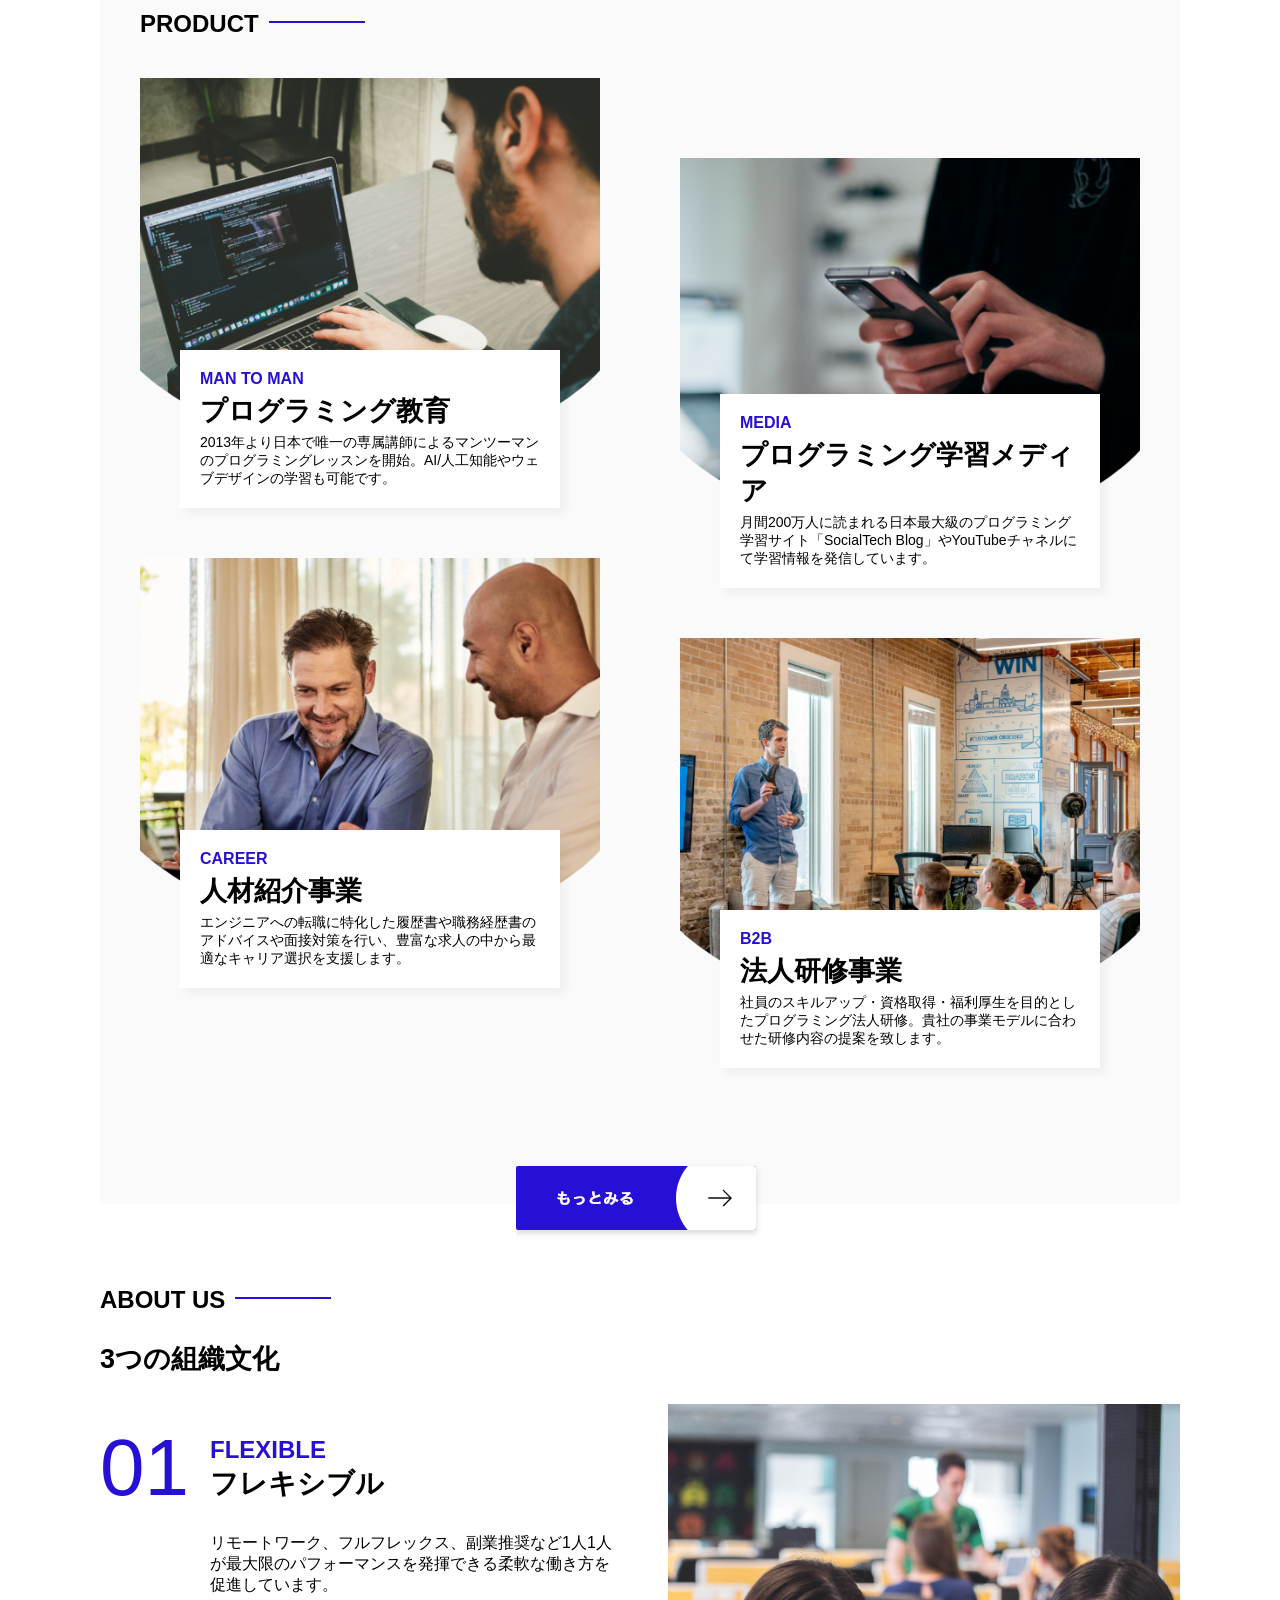
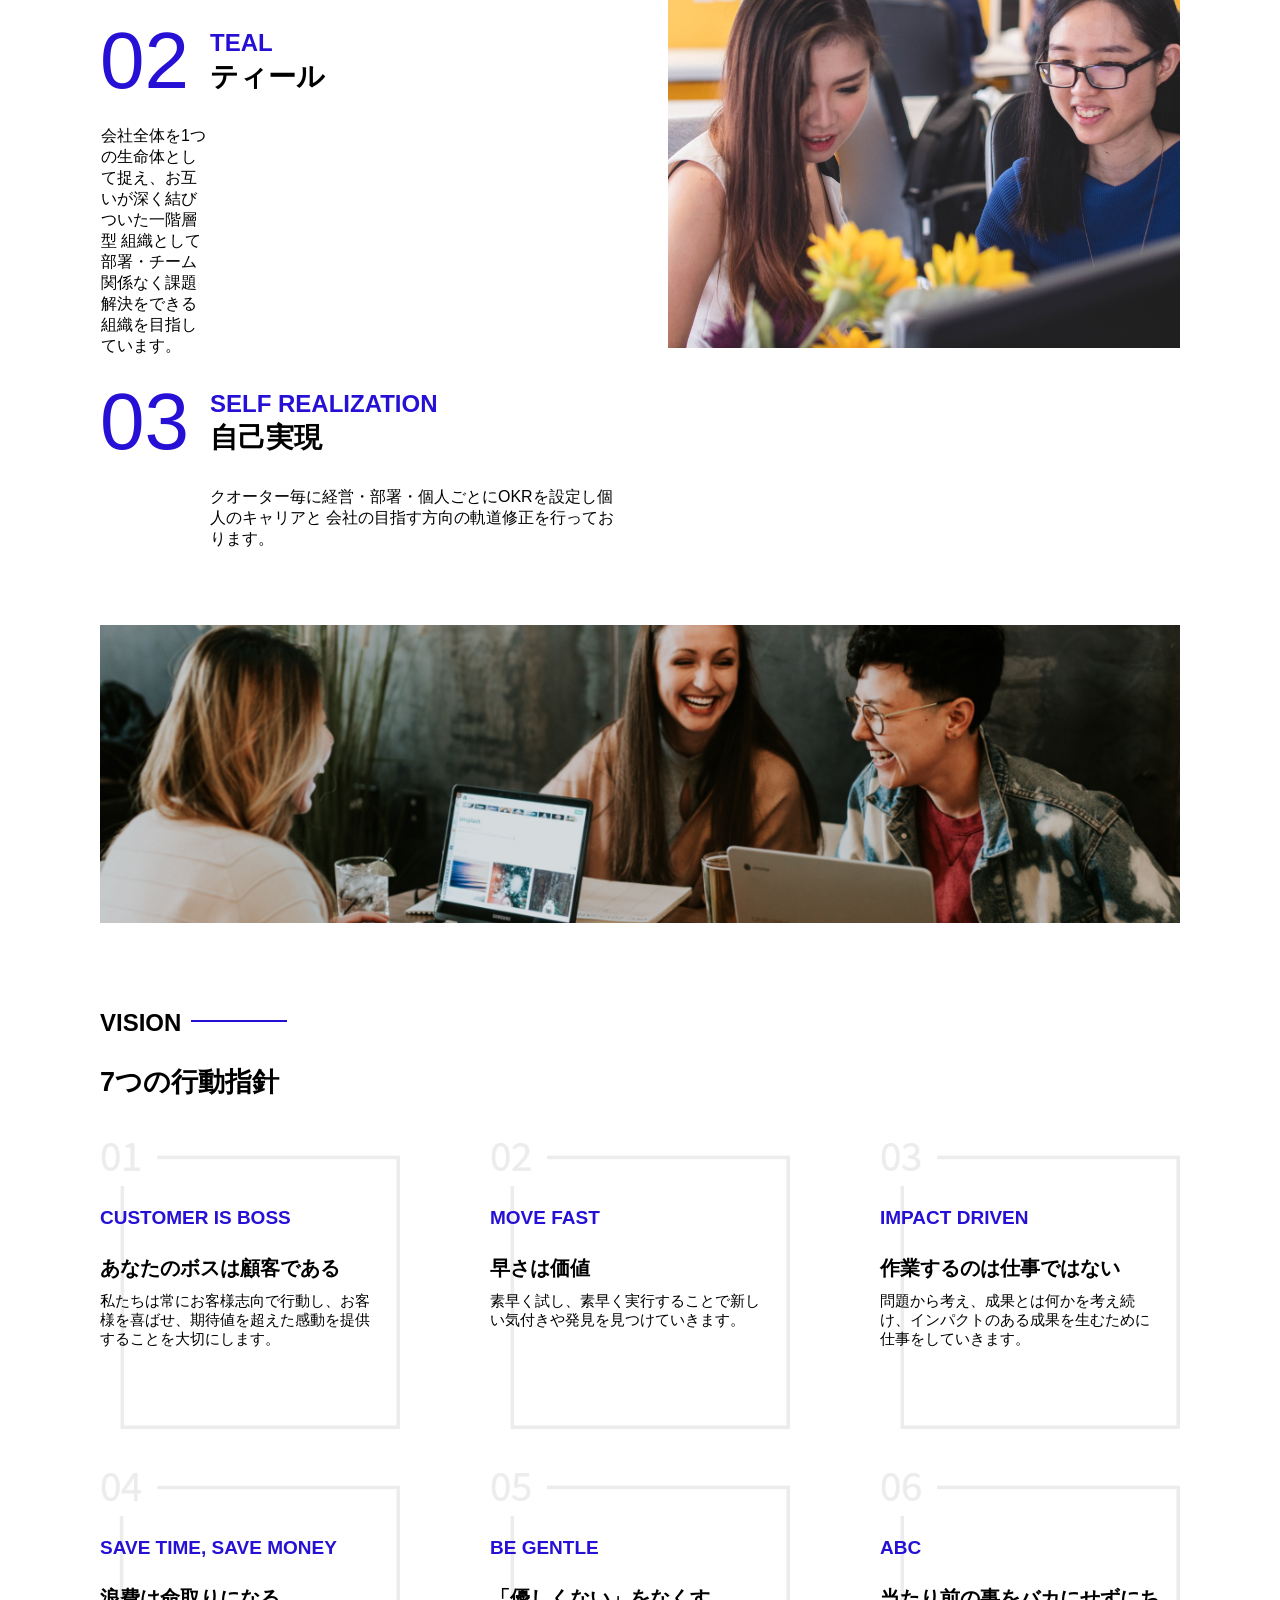
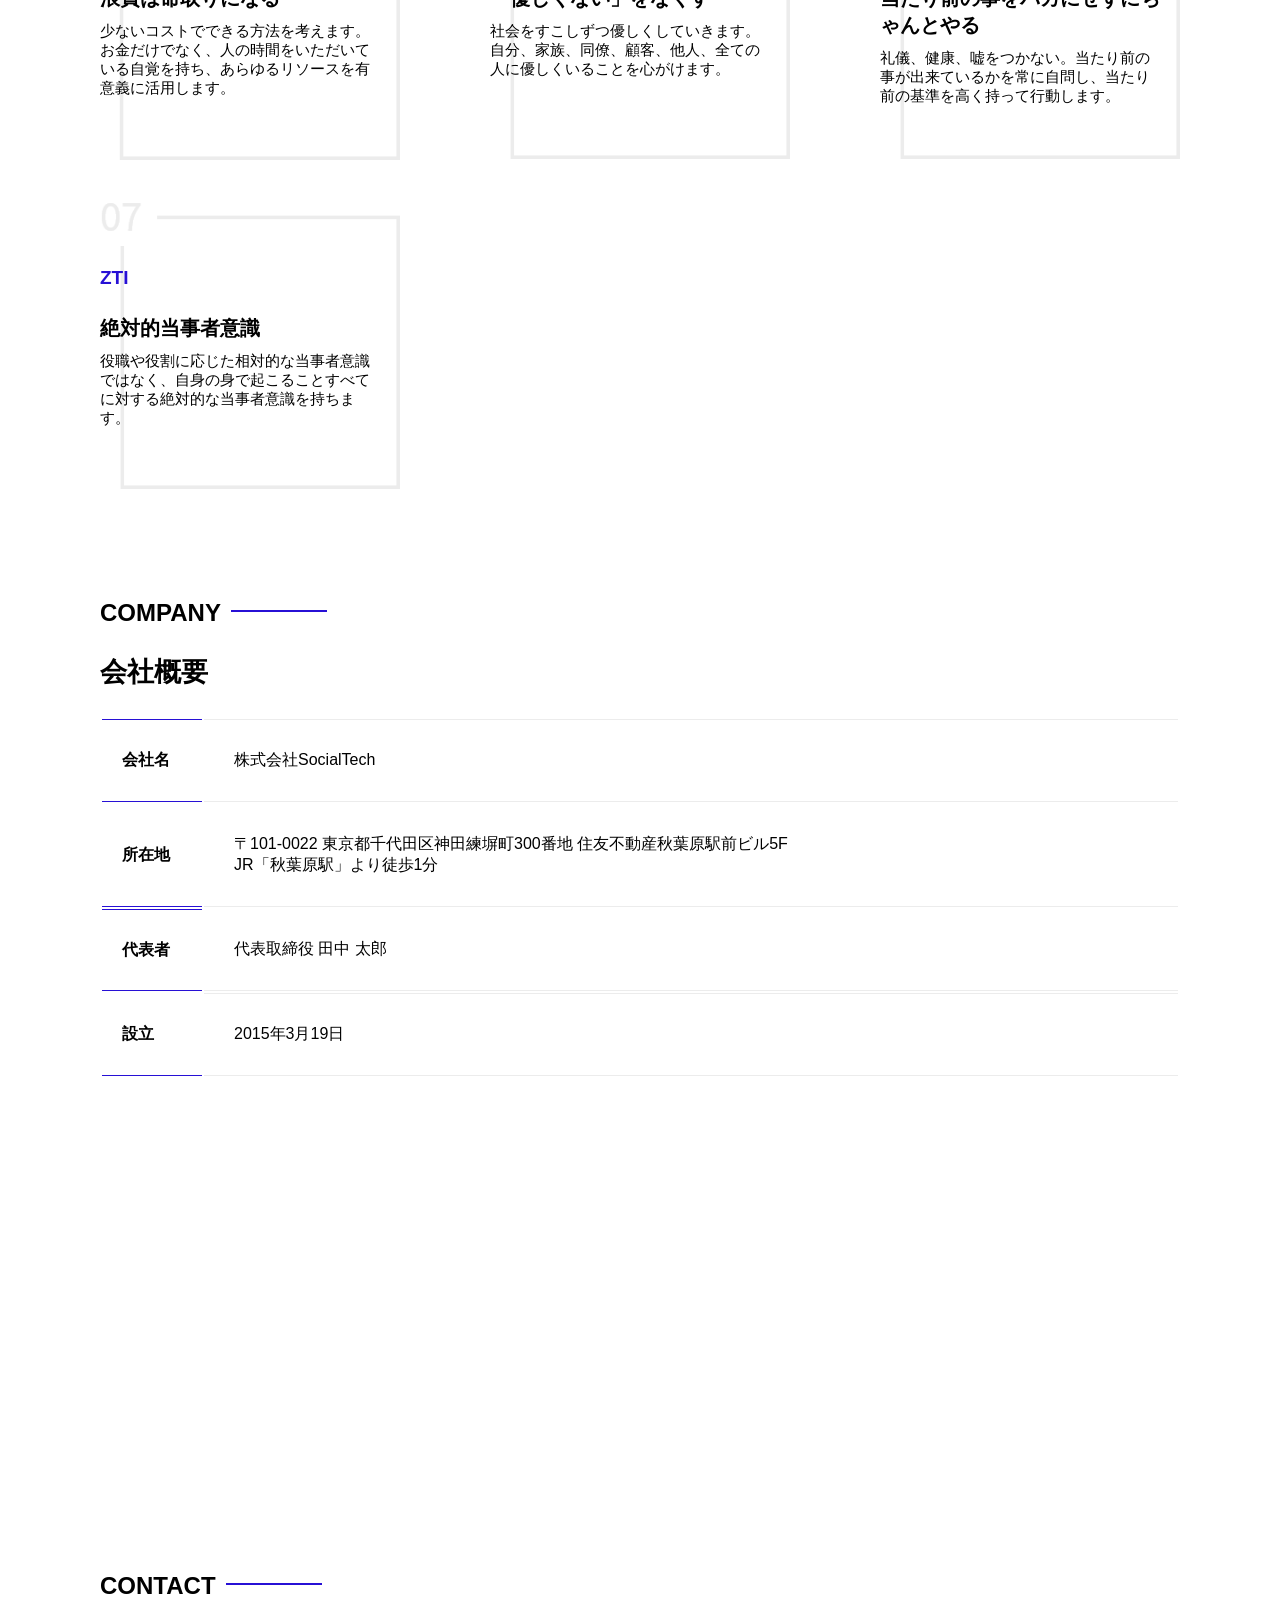
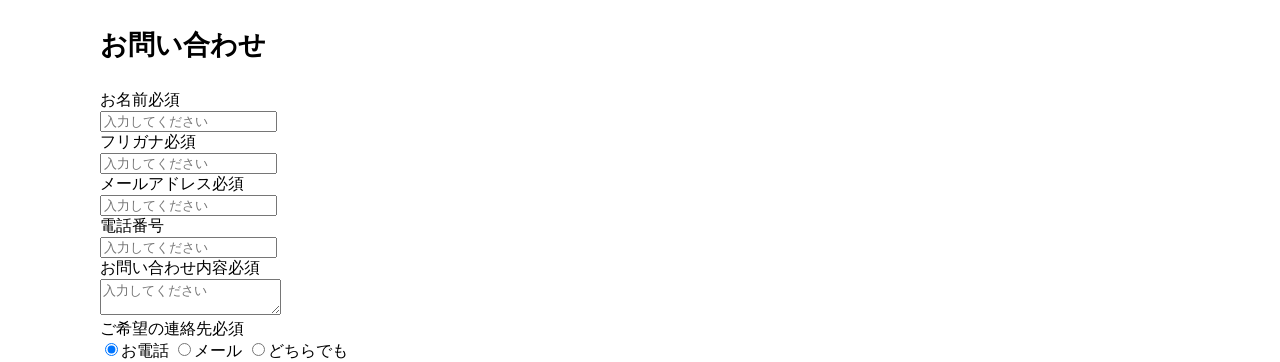
==== commit c57055d3: "Add files via upload" ====
--- a/socialtech/index.html
+++ b/socialtech/index.html
@@ -236,7 +236,7 @@
               </div>
             </div>
             <div class="vision-box">
-              <img src="images/index/vision-01.png" alt="05" />
+              <img src="images/index/vision-05.png" alt="05" />
               <div>
                 <h4>BE GENTLE</h4>
                 <h5>「優しくない」をなくす</h5>
@@ -299,6 +299,113 @@
           >
           </iframe>
         </section>
+
+        <section id="contact">
+          <h2 class="index-h2">CONTACT</h2>
+          <h3>お問い合わせ</h3>
+          <form>
+            <div>
+              <div class="contact-heading">
+                <label class="contact-label"
+                  >お名前<span class="contact-span">必須</span></label
+                >
+              </div>
+              <div>
+                <input
+                  type="text"
+                  name="name"
+                  placeholder="入力してください"
+                  class="contact-textbox"
+                />
+              </div>
+            </div>
+            <div>
+              <div class="contact-heading">
+                <label class="contact-label"
+                  >フリガナ<span class="contact-span">必須</span></label
+                >
+              </div>
+              <div>
+                <input
+                  type="text"
+                  name="hurigana"
+                  placeholder="入力してください"
+                  class="contact-textbox"
+                />
+              </div>
+            </div>
+            <div>
+              <div class="contact-heading">
+                <label class="contact-label"
+                  >メールアドレス<span class="contact-span">必須</span></label
+                >
+              </div>
+              <div>
+                <input
+                  type="text"
+                  name="email"
+                  placeholder="入力してください"
+                  class="contact-textbox"
+                />
+              </div>
+            </div>
+            <div>
+              <div class="contact-heading">
+                <label class="contact-label">電話番号</label>
+              </div>
+              <div>
+                <input
+                  type="text"
+                  name="tel"
+                  placeholder="入力してください"
+                  class="contact-textbox"
+                />
+              </div>
+            </div>
+            <div>
+              <div class="contact-heading">
+                <label class="contact-label"
+                  >お問い合わせ内容<span class="contact-span">必須</span></label
+                >
+              </div>
+              <div>
+                <textarea
+                  class="contact-textarea"
+                  placeholder="入力してください"
+                  name="message"
+                ></textarea>
+              </div>
+            </div>
+            <div>
+              <div class="contact-heading">
+                <label class="contact-label"
+                  >ご希望の連絡先<span class="contact-span">必須</span></label
+                >
+              </div>
+              <div>
+                <input
+                  class="radiobutton"
+                  type="radio"
+                  value="tel"
+                  name="contact"
+                  checked
+                /><label>お電話</label>
+                <input
+                  class="radiobutton"
+                  type="radio"
+                  value="mail"
+                  name="contact"
+                /><label>メール</label>
+                <input
+                  class="radiobutton"
+                  type="radio"
+                  value="both"
+                  name="contact"
+                /><label>どちらでも</label>
+              </div>
+            </div>
+          </form>
+        </section>
       </article>
     </main>
   </body>
--- a/socialtech/style.css
+++ b/socialtech/style.css
@@ -89,7 +89,7 @@
     width: 100%;
 }
 #s2dgs {
-    margin: 50px 0 0 0;
+    margin-top: 50px;
     width: 100%;
 }
 #product {
@@ -98,7 +98,7 @@
     padding: 10px 40px 0px 40px;
 }
 #product .product-flex {
-    margin: 40px 0 0 0;
+    margin-top: 40px;
     display: flex;
 }
 #product-left {
@@ -122,4 +122,152 @@
 }
 .product-photo {
     width: 100%;
+}
+.product-explain {
+    background-color: #ffffff;
+    position: absolute;
+    left: 0;
+    bottom: 50px;
+    margin: 0 40px;
+    padding: 20px;
+    box-shadow: 5px 5px 10px rgba(0,0,0,0.05);
+}
+.product-explain >span {
+    color: #2710d5;
+    font-weight: bold;
+    font-size: 16px;
+    margin: 0;
+}
+.product-explain > h3 {
+    margin: 5px 0;
+}
+.product-explain > p {
+    font-size: 14px;
+    margin: 0;
+}
+#product-more {
+    text-align: center;
+}
+#product-more a {
+    position: relative;
+    bottom: -42px;
+}
+#aboutus {
+    margin: 80px auto;
+}
+#aboutus > div {
+    display: flex;
+}
+.culture-img {
+    width: 50%;
+    align-self: flex-start;
+}
+.culture-img2 {
+    margin-top: 50px;
+    width: 100%;
+}
+.culture-table {
+    margin-right: 50px;
+    border-collapse: separate;
+    border-spacing: 0 24px;
+}
+.culture-num {
+    font-size: 80px;
+    color: #2710d5;
+    padding: 0 20px 0 0;
+    vertical-align: top;
+    line-height: 1;
+    width: 90px;
+}
+.culture-table td {
+    vertical-align: top;
+}
+.culture-table th {
+    text-align: left;
+    font-size: 28px;
+    font-weight: bold;
+}
+.culture-en {
+    color: #2710d5;
+    font-size: 24px;
+}
+.culture-description {
+    margin: 0;
+}
+#vision {
+    margin: 80px auto;
+}
+#vision >div {
+    display: flex;
+    justify-content: space-between;
+    flex-wrap: wrap;
+}
+.vision-box {
+    width: 300px;
+    height: 300px;
+    margin-bottom: 30px;
+    position: relative;
+}
+.vision-box > img {
+    width: 100%;
+    position: relative;
+    z-index: 30;
+}
+.vision-box > div {
+    position: absolute;
+    top: 0;
+    left: 0;
+    z-index: 31;
+    margin-right: 20px;
+}
+.vision-box > div > h4 {
+    color: #2710d5;
+    font-size: 19px;
+    margin-top: 80px;
+}
+.vision-box > div > h4::after {
+    font-size: 40px;
+}
+.vision-box > div > h5 {
+    font-size: 20px;
+    margin: 0 0 0 0;
+}
+.vision-box > div > p {
+    margin: 10px 0 0 0;
+}
+#company {
+    margin: 80px auto;
+}
+#company-table {
+    width: 100%;
+}
+.tableheader {
+    text-align: left;
+    padding: 20px;
+    border-bottom-color: #2710d5;
+    border-bottom-width: 1px;
+    border-bottom-style: solid;
+    width: 100px;
+}
+.tableheader-first {
+    border-top-color: #2710d5;
+    border-top-width: 1px;
+    border-top-style: solid;
+}
+.cell {
+    padding: 30px;
+    border-bottom-color: #ececec;
+    border-bottom-width: 1px;
+    border-bottom-style: solid;
+}
+
+.cell-first {
+    border-top-color: #ececec;
+    border-top-width: 1px;
+    border-top-style: solid;
+}
+#company > iframe {
+    width: 100%;
+    height: 368px;
+    margin-top: 40px;
 }
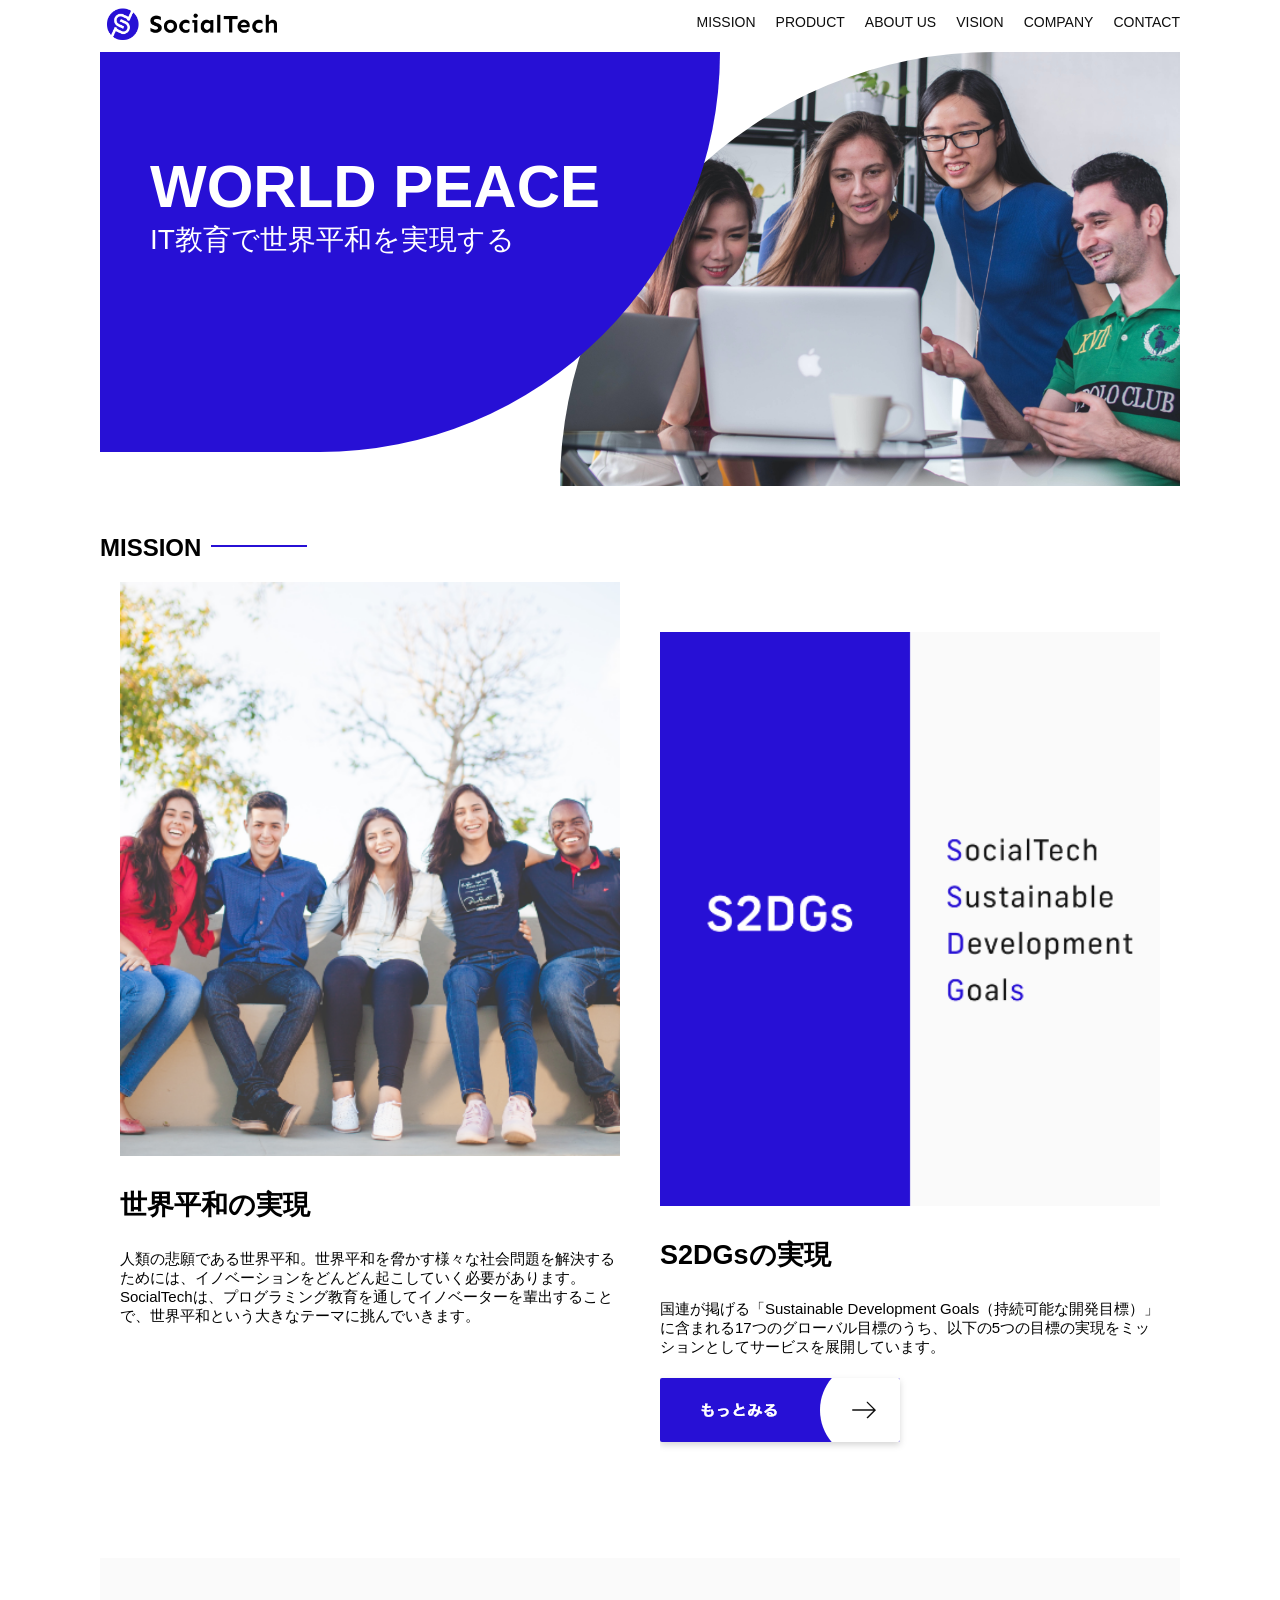
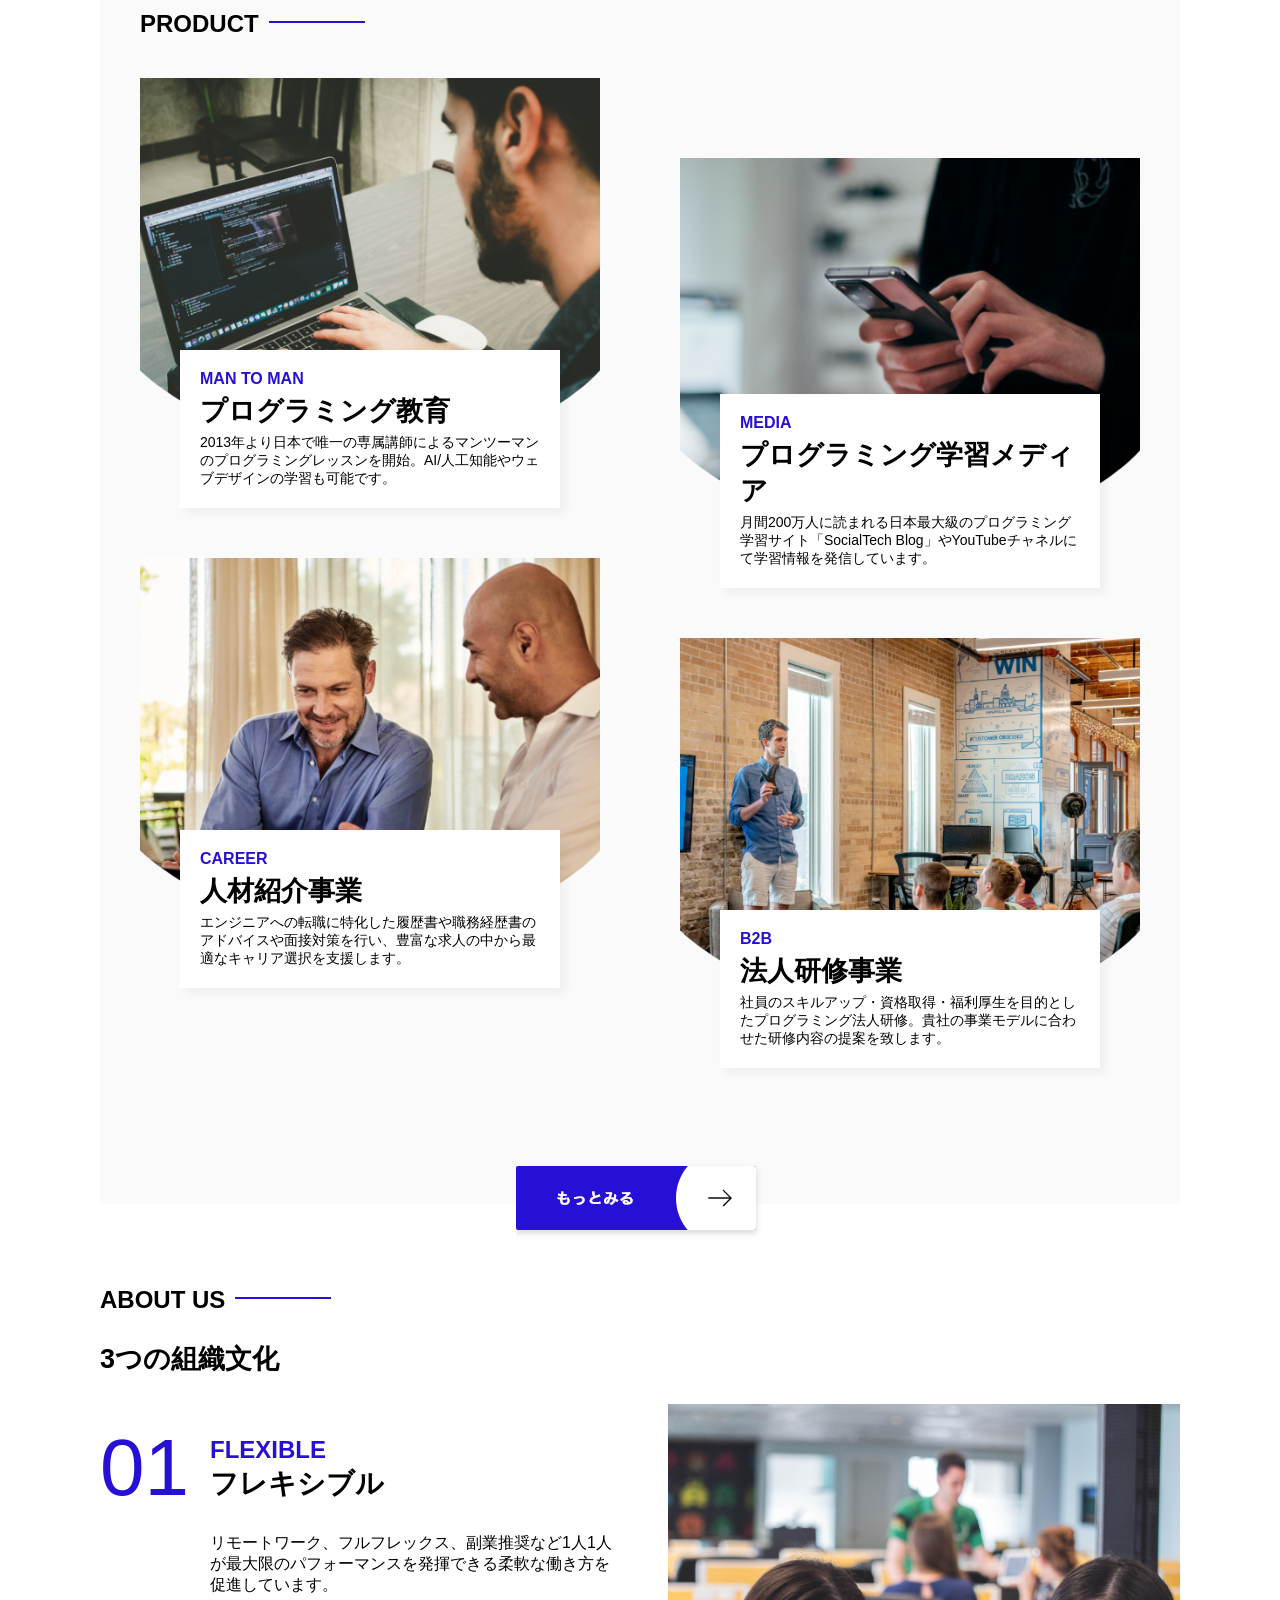
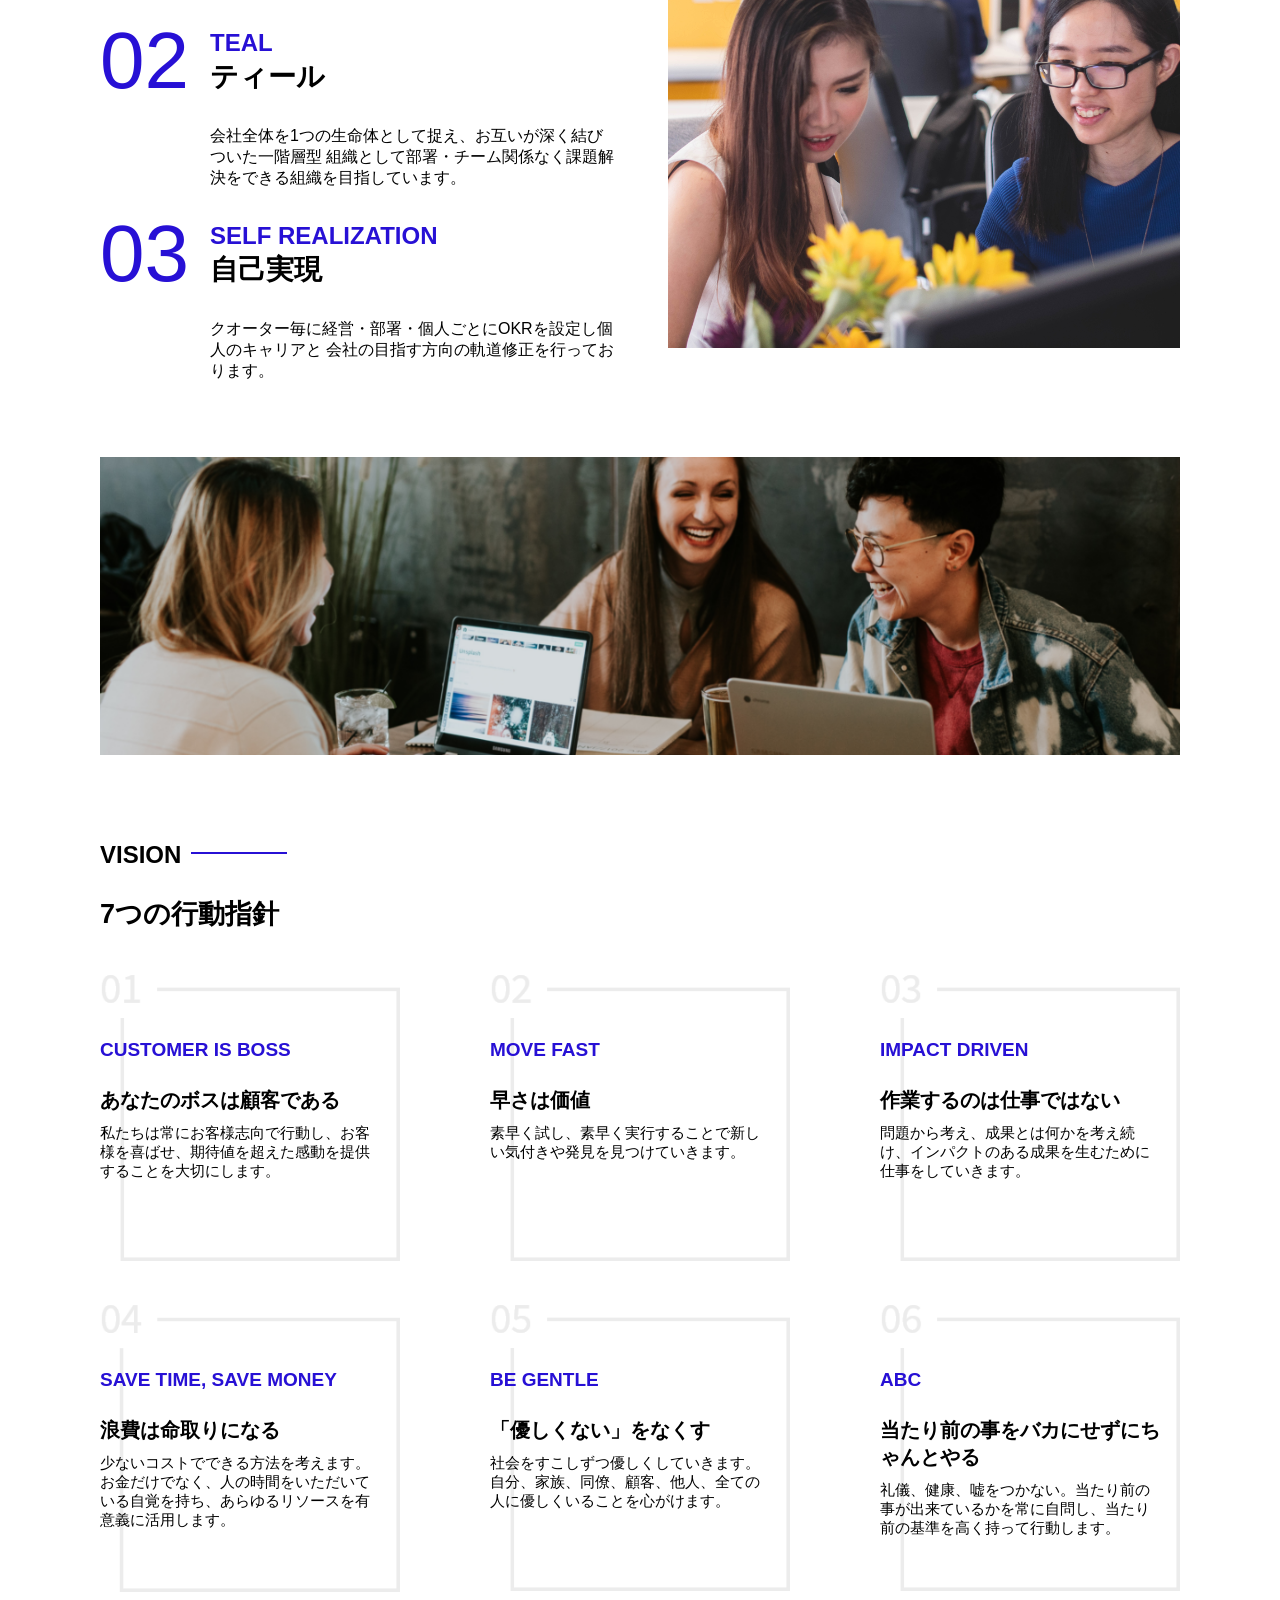
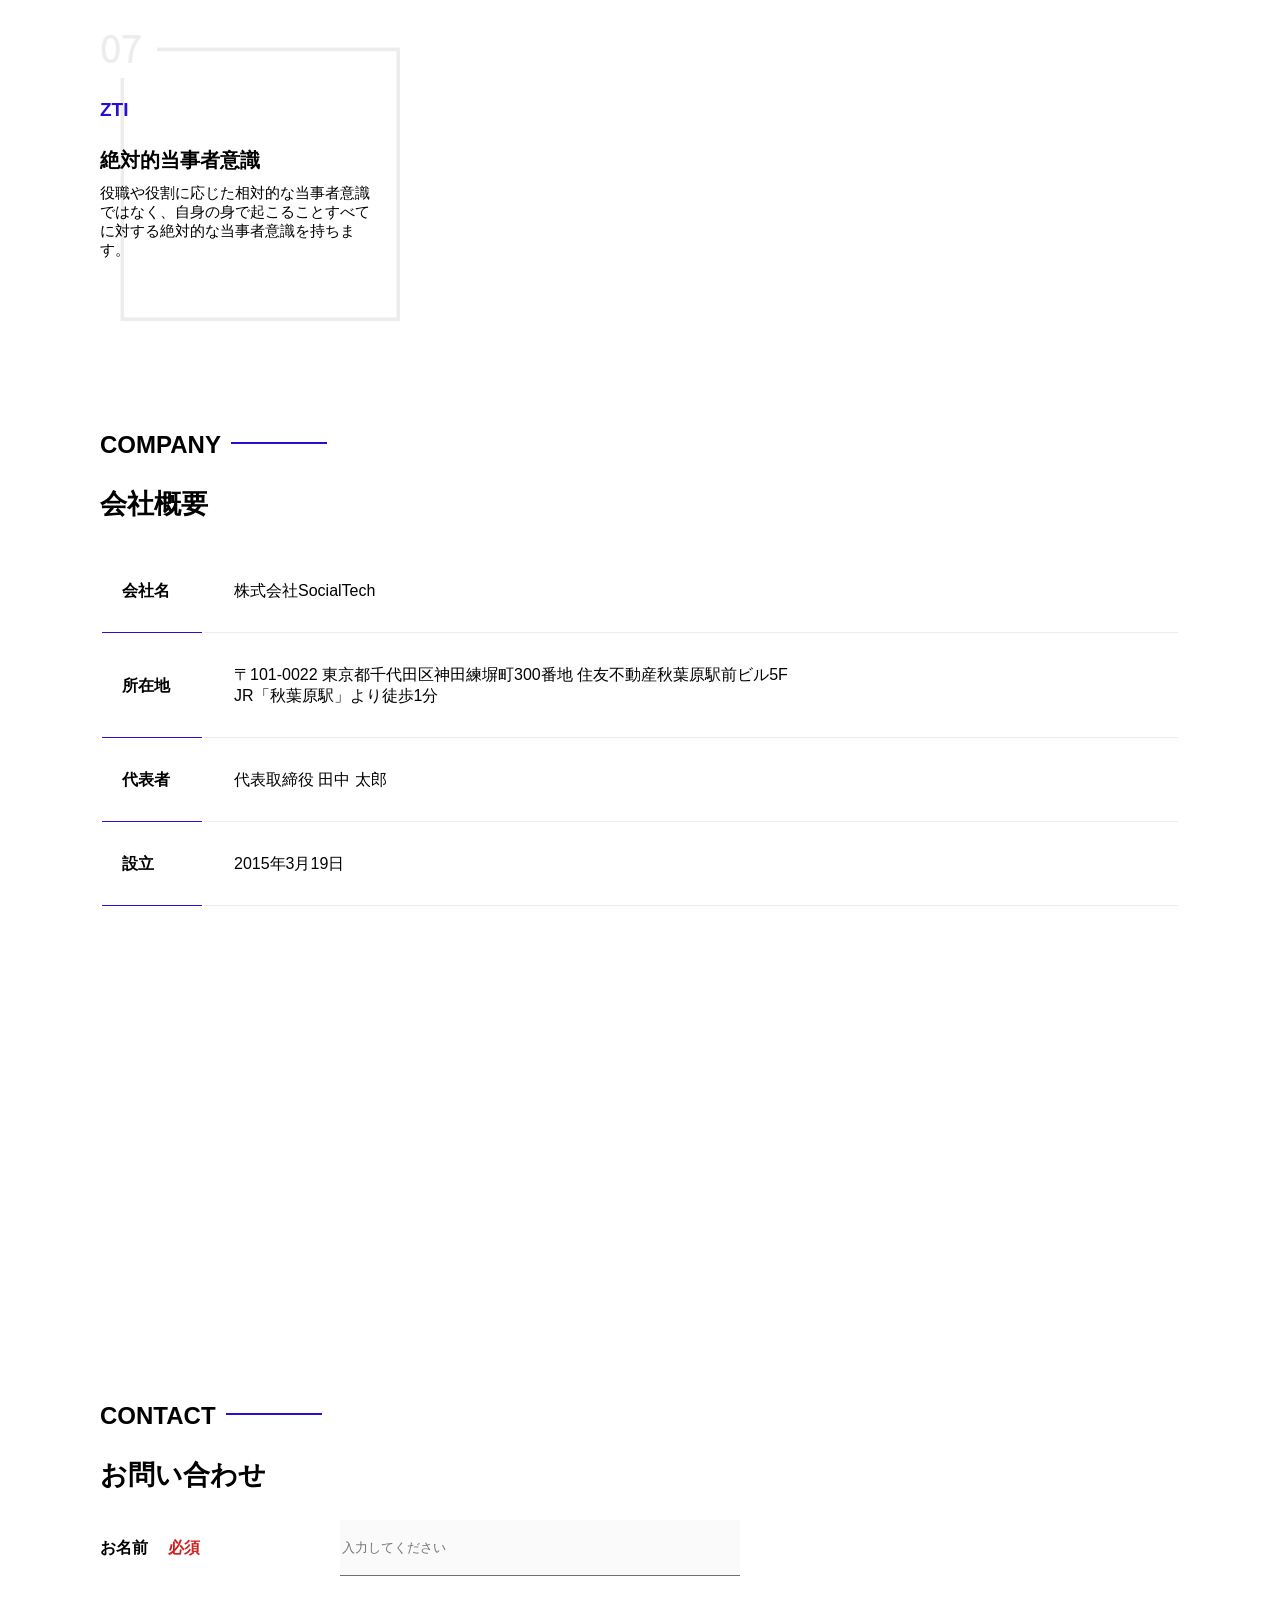
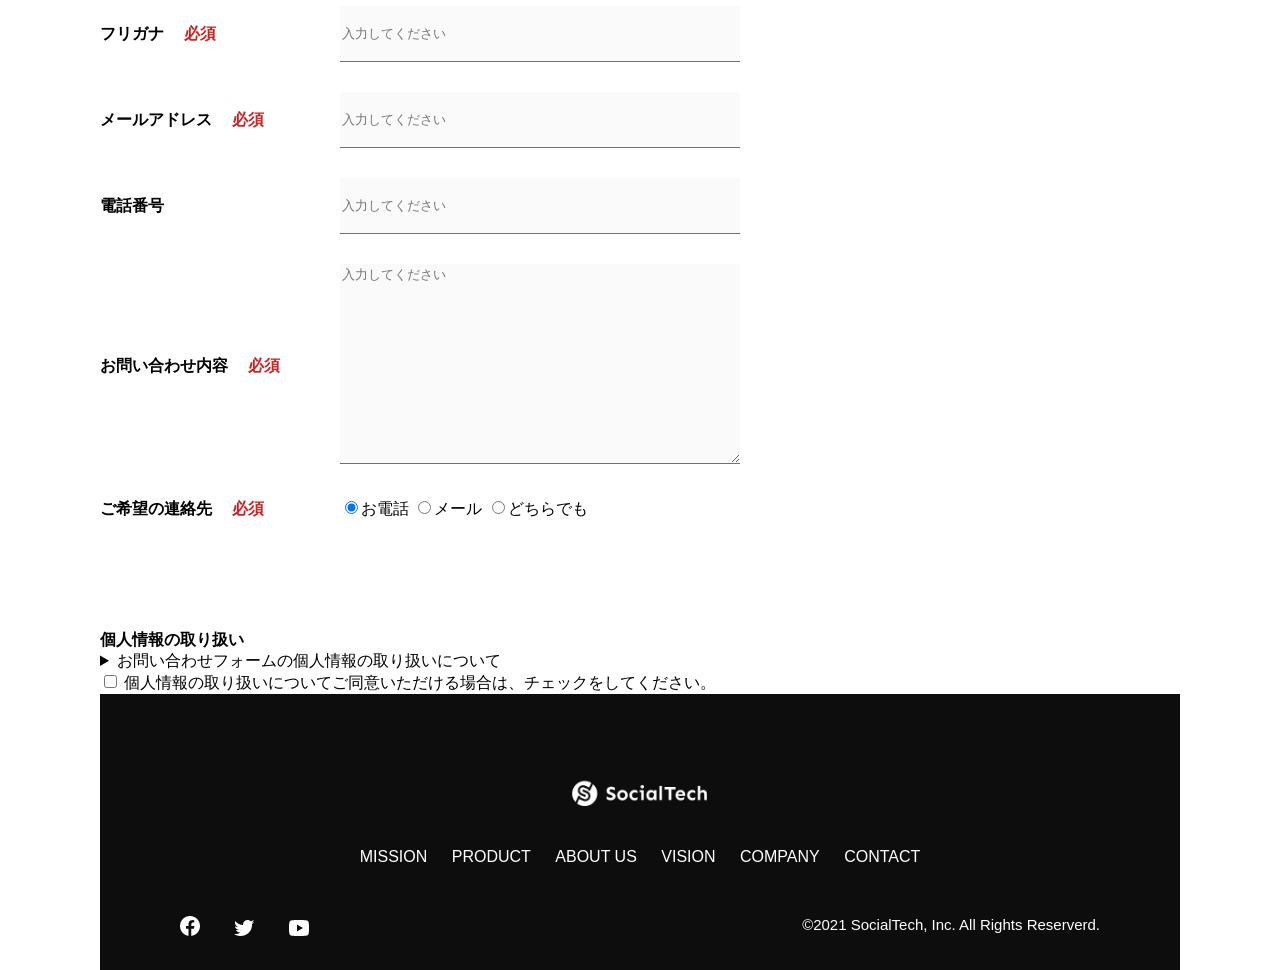
==== commit 84770a2d: "3/28追加" ====
--- a/socialtech/index.html
+++ b/socialtech/index.html
@@ -3,19 +3,15 @@
   <head>
     <title>SocialTech</title>
     <meta charset="UTF-8" />
-    <meta
-      name="description"
-      content="SocialTechはEdTech業界のリーディングカンパニーを目指します。"
-    />
+    <meta name="description" content="SocialTechはEdTech業界のリーディングカンパニーを目指します。" />
     <meta name="viewport" content="width=device-width, initial-scale=1.0" />
     <link rel="stylesheet" href="style.css" />
   </head>
 
   <body>
     <header>
-      <a href="index.html" id="logo">
-        <img src="images/logo.png" alt="トップページに戻る"
-      /></a>
+      <a href="index.html" id="logo"> <img src="images/logo.png" alt="トップページに戻る" /></a>
+      <!-- PC用ナビゲーション -->
       <nav id="nav-pc">
         <ul>
           <li><a href="mission.html">MISSION</a></li>
@@ -26,6 +22,78 @@
           <li><a href="contact.html">CONTACT</a></li>
         </ul>
       </nav>
+      <!-- スマホ用メニューボタン -->
+      <button id="menu-sp" onclick="document.getElementById('nav-sp').style.display = 'block'">
+        <img src="images/button-menu.png" alt="ナビゲーションを開く" />
+      </button>
+      <!-- スマホ用ナビゲーション -->
+      <div id="nav-sp">
+        <button id="close" onclick="document.getElementById('nav-sp').style.display = 'none'">
+          <img src="images/button-close.png" alt="ナビゲーションを閉じる" />
+        </button>
+        <nav>
+          <ul>
+            <li>
+              <a id="logo-sp" href="index.html" onclick="document.getElementById('nav-sp').style.display = 'none'"
+                ><img src="images/logo-sp.png" alt="トップページに戻る"
+              /></a>
+            </li>
+            <li>
+              <a class="menu" href="mission.html" onclick="document.getElementById('nav-sp').style.display = 'none'"
+                >MISSION</a
+              >
+            </li>
+            <li>
+              <a class="menu" href="product.html" onclick="document.getElementById('nav-sp').style.display = 'none'"
+                >PRODUCT</a
+              >
+            </li>
+            <li>
+              <a
+                class="menu"
+                href="index.html#aboutus"
+                onclick="document.getElementById('nav-sp').style.display = 'none'"
+                >ABOUT US</a
+              >
+            </li>
+            <li>
+              <a
+                class="menu"
+                href="index.html#vision"
+                onclick="document.getElementById('nav-sp').style.display = 'none'"
+                >VISION</a
+              >
+            </li>
+            <li>
+              <a
+                class="menu"
+                href="index.html#company"
+                onclick="document.getElementById('nav-sp').style.display = 'none'"
+                >COMPANY
+              </a>
+            </li>
+            <li>
+              <a
+                class="menu"
+                href="index.html#contact"
+                onclick="document.getElementById('nav-sp').style.display = 'none'"
+                >CONTACT</a
+              >
+            </li>
+          </ul>
+        </nav>
+        <div id="sns">
+          <a href="https://www.facebook.com/sejuku2013">
+            <img src="images/button-facebook.png" alt="Facebookのリンク" />
+          </a>
+          <a href="https://twitter.com/samuraijuku">
+            <img src="images/button-twitter.png" alt="Twitterのリンク" />
+          </a>
+          <a href="https://www.youtube.com/channel/UCCFOQO5aDK0xXam4cUQXT8g">
+            <img src="images/button-youtube.png" alt="YouTubeのリンク" />
+          </a>
+        </div>
+      </div>
     </header>
     <main>
       <article>
@@ -34,10 +102,7 @@
             <h1>WORLD PEACE</h1>
             <p>IT教育で世界平和を実現する</p>
           </div>
-          <img
-            src="images/index/index-main.png"
-            alt="PCの周りに集まる多国籍の仲間たち"
-          />
+          <img src="images/index/index-main.png" alt="PCの周りに集まる多国籍の仲間たち" />
         </section>
         <section id="mission">
           <h2 class="index-h2">MISSION</h2>
@@ -71,11 +136,7 @@
           <div class="product-flex">
             <div id="product-left">
               <div>
-                <img
-                  class="product-photo"
-                  src="images/index/index-mantoman.png"
-                  alt="PCでコードを書く男性"
-                />
+                <img class="product-photo" src="images/index/index-mantoman.png" alt="PCでコードを書く男性" />
                 <div class="product-explain">
                   <span>MAN TO MAN</span>
                   <h3>プログラミング教育</h3>
@@ -85,11 +146,7 @@
                 </div>
               </div>
               <div>
-                <img
-                  class="product-photo"
-                  src="images/index/index-career.png"
-                  alt="笑顔で話し合う2人の男性"
-                />
+                <img class="product-photo" src="images/index/index-career.png" alt="笑顔で話し合う2人の男性" />
                 <div class="product-explain">
                   <span>CAREER</span>
                   <h3>人材紹介事業</h3>
@@ -101,11 +158,7 @@
             </div>
             <div id="product-right">
               <div>
-                <img
-                  class="product-photo"
-                  src="images/index/index-media.png"
-                  alt="スマートフォンを操作する人"
-                />
+                <img class="product-photo" src="images/index/index-media.png" alt="スマートフォンを操作する人" />
                 <div class="product-explain">
                   <span>MEDIA</span>
                   <h3>プログラミング学習メディア</h3>
@@ -116,11 +169,7 @@
                 </div>
               </div>
               <div>
-                <img
-                  class="product-photo"
-                  src="images/index/index-b2b.png"
-                  alt="講演中の男性とそれを聴く人々"
-                />
+                <img class="product-photo" src="images/index/index-b2b.png" alt="講演中の男性とそれを聴く人々" />
                 <div class="product-explain">
                   <span>B2B</span>
                   <h3>法人研修事業</h3>
@@ -145,9 +194,7 @@
             <table class="culture-table">
               <tr>
                 <td class="culture-num">01</td>
-                <th>
-                  <span class="culture-en">FLEXIBLE</span><br />フレキシブル
-                </th>
+                <th><span class="culture-en">FLEXIBLE</span><br />フレキシブル</th>
               </tr>
               <tr>
                 <td></td>
@@ -160,6 +207,7 @@
                 <th><span class="culture-en">TEAL</span><br />ティール</th>
               </tr>
               <tr>
+                <td></td>
                 <td class="culture-description">
                   会社全体を1つの生命体として捉え、お互いが深く結びついた一階層型
                   組織として部署・チーム関係なく課題解決をできる組織を目指しています。
@@ -167,9 +215,7 @@
               </tr>
               <tr>
                 <td class="culture-num">03</td>
-                <th>
-                  <span class="culture-en">SELF REALIZATION</span><br />自己実現
-                </th>
+                <th><span class="culture-en">SELF REALIZATION</span><br />自己実現</th>
               </tr>
               <tr>
                 <td></td>
@@ -179,17 +225,9 @@
                 </td>
               </tr>
             </table>
-            <img
-              class="culture-img"
-              src="images/index/index-aboutus1.png"
-              alt="笑顔で話し合う2人の女性"
-            />
-          </div>
-          <img
-            class="culture-img2"
-            src="images/index/index-aboutus2.png"
-            alt="笑顔で話し合う3人の男女"
-          />
+            <img class="culture-img" src="images/index/index-aboutus1.png" alt="笑顔で話し合う2人の女性" />
+          </div>
+          <img class="culture-img2" src="images/index/index-aboutus2.png" alt="笑顔で話し合う3人の男女" />
         </section>
         <section id="vision">
           <h2 class="index-h2">VISION</h2>
@@ -200,9 +238,7 @@
               <div>
                 <h4>CUSTOMER IS BOSS</h4>
                 <h5>あなたのボスは顧客である</h5>
-                <p>
-                  私たちは常にお客様志向で行動し、お客様を喜ばせ、期待値を超えた感動を提供することを大切にします。
-                </p>
+                <p>私たちは常にお客様志向で行動し、お客様を喜ばせ、期待値を超えた感動を提供することを大切にします。</p>
               </div>
             </div>
             <div class="vision-box">
@@ -210,9 +246,7 @@
               <div>
                 <h4>MOVE FAST</h4>
                 <h5>早さは価値</h5>
-                <p>
-                  素早く試し、素早く実行することで新しい気付きや発見を見つけていきます。
-                </p>
+                <p>素早く試し、素早く実行することで新しい気付きや発見を見つけていきます。</p>
               </div>
             </div>
             <div class="vision-box">
@@ -220,9 +254,7 @@
               <div>
                 <h4>IMPACT DRIVEN</h4>
                 <h5>作業するのは仕事ではない</h5>
-                <p>
-                  問題から考え、成果とは何かを考え続け、インパクトのある成果を生むために仕事をしていきます。
-                </p>
+                <p>問題から考え、成果とは何かを考え続け、インパクトのある成果を生むために仕事をしていきます。</p>
               </div>
             </div>
             <div class="vision-box">
@@ -278,8 +310,7 @@
             <tr>
               <th class="tableheader">所在地</th>
               <td class="cell">
-                〒101-0022 東京都千代田区神田練塀町300番地
-                住友不動産秋葉原駅前ビル5F<br />JR「秋葉原駅」より徒歩1分
+                〒101-0022 東京都千代田区神田練塀町300番地 住友不動産秋葉原駅前ビル5F<br />JR「秋葉原駅」より徒歩1分
               </td>
             </tr>
             <tr>
@@ -306,47 +337,26 @@
           <form>
             <div>
               <div class="contact-heading">
-                <label class="contact-label"
-                  >お名前<span class="contact-span">必須</span></label
-                >
-              </div>
-              <div>
-                <input
-                  type="text"
-                  name="name"
-                  placeholder="入力してください"
-                  class="contact-textbox"
-                />
-              </div>
-            </div>
-            <div>
-              <div class="contact-heading">
-                <label class="contact-label"
-                  >フリガナ<span class="contact-span">必須</span></label
-                >
-              </div>
-              <div>
-                <input
-                  type="text"
-                  name="hurigana"
-                  placeholder="入力してください"
-                  class="contact-textbox"
-                />
-              </div>
-            </div>
-            <div>
-              <div class="contact-heading">
-                <label class="contact-label"
-                  >メールアドレス<span class="contact-span">必須</span></label
-                >
-              </div>
-              <div>
-                <input
-                  type="text"
-                  name="email"
-                  placeholder="入力してください"
-                  class="contact-textbox"
-                />
+                <label class="contact-label">お名前<span class="contact-span">必須</span></label>
+              </div>
+              <div>
+                <input type="text" name="name" placeholder="入力してください" class="contact-textbox" />
+              </div>
+            </div>
+            <div>
+              <div class="contact-heading">
+                <label class="contact-label">フリガナ<span class="contact-span">必須</span></label>
+              </div>
+              <div>
+                <input type="text" name="hurigana" placeholder="入力してください" class="contact-textbox" />
+              </div>
+            </div>
+            <div>
+              <div class="contact-heading">
+                <label class="contact-label">メールアドレス<span class="contact-span">必須</span></label>
+              </div>
+              <div>
+                <input type="text" name="email" placeholder="入力してください" class="contact-textbox" />
               </div>
             </div>
             <div>
@@ -354,59 +364,109 @@
                 <label class="contact-label">電話番号</label>
               </div>
               <div>
-                <input
-                  type="text"
-                  name="tel"
-                  placeholder="入力してください"
-                  class="contact-textbox"
-                />
-              </div>
-            </div>
-            <div>
-              <div class="contact-heading">
-                <label class="contact-label"
-                  >お問い合わせ内容<span class="contact-span">必須</span></label
-                >
-              </div>
-              <div>
-                <textarea
-                  class="contact-textarea"
-                  placeholder="入力してください"
-                  name="message"
-                ></textarea>
-              </div>
-            </div>
-            <div>
-              <div class="contact-heading">
-                <label class="contact-label"
-                  >ご希望の連絡先<span class="contact-span">必須</span></label
-                >
-              </div>
-              <div>
-                <input
-                  class="radiobutton"
-                  type="radio"
-                  value="tel"
-                  name="contact"
-                  checked
-                /><label>お電話</label>
-                <input
-                  class="radiobutton"
-                  type="radio"
-                  value="mail"
-                  name="contact"
-                /><label>メール</label>
-                <input
-                  class="radiobutton"
-                  type="radio"
-                  value="both"
-                  name="contact"
-                /><label>どちらでも</label>
+                <input type="text" name="tel" placeholder="入力してください" class="contact-textbox" />
+              </div>
+            </div>
+            <div>
+              <div class="contact-heading">
+                <label class="contact-label">お問い合わせ内容<span class="contact-span">必須</span></label>
+              </div>
+              <div>
+                <textarea class="contact-textarea" placeholder="入力してください" name="message"></textarea>
+              </div>
+            </div>
+            <div>
+              <div class="contact-heading">
+                <label class="contact-label">ご希望の連絡先<span class="contact-span">必須</span></label>
+              </div>
+              <div>
+                <input class="radiobutton" type="radio" value="tel" name="contact" checked /><label>お電話</label>
+                <input class="radiobutton" type="radio" value="mail" name="contact" /><label>メール</label>
+                <input class="radiobutton" type="radio" value="both" name="contact" /><label>どちらでも</label>
               </div>
             </div>
           </form>
         </section>
+        <div>
+          <div class="contact-heading">
+            <label class="contact-label">個人情報の取り扱い</label>
+          </div>
+          <div>
+            <details>
+              <summary>お問い合わせフォームの個人情報の取り扱いについて</summary>
+              <div>
+                <dl>
+                  <dt>１．組織の名称又は氏名</dt>
+                  <dd>株式会社SocialTech</dd>
+                  <dt>２．個人情報保護管理者（若しくはその代理人）の氏名又は職名、所属及び連絡先</dt>
+                  <dd>
+                    <p>鈴木 一郎 コーポレート部</p>
+                    <p>メールアドレス：samurai@example.com</p>
+                    <p>TEL：03-1234-5678</p>
+                  </dd>
+                  <dt>３．個人情報の利用目的</dt>
+                  <dd>
+                    <ul>
+                      <li>本サービス及び本サービスに関連する情報の提供又はそれらに関する連絡のため</li>
+                      <li>ユーザーの本人確認のため</li>
+                      <li>当社サービスのご案内のため</li>
+                      <li>当社の商品等の広告または宣伝（電子メールによるものを含むものとします。）</li>
+                    </ul>
+                  </dd>
+                  <dt>４．個人情報の取り扱い業務の委託</dt>
+                  <dd>
+                    個人情報の取扱業務の全部または一部を外部に業務委託する場合があります。その際、弊社は、個人情報を適切に保護できる管理体制を敷き実行していることを条件として委託先を厳選したうえで、機密保持契約を委託先と締結し、お客様の個人情報を厳密に管理させます。
+                  </dd>
+                  <dd>５．個人情報の開示等の請求</dd>
+                  <dd>
+                    お客様は、弊社に対してご自身の個人情報の開示等（利用目的の通知、開示、内容の訂正・追加・削除、利用の停止または消去、第三者への提供の停止）に関して、当社問合わせ窓口に申し出ることができます。<br />
+                    その際、弊社はお客様ご本人を確認させていただいたうえで、合理的な期間内に対応いたします。<br />
+                    なお、個人情報に関する弊社問合わせ先は、次の通りです。
+                  </dd>
+                  <dd>
+                    <p>株式会社SocialTech 個人情報問合せ窓口</p>
+                    <p>〒150-0043 東京都千代田区神田練塀町300番地 住友不動産秋葉原駅前ビル5F</p>
+                    <p>メールアドレス：samurai@example.com TEL：03-1234-5678</p>
+                  </dd>
+                  <dt>６．個人情報を提供されることの任意性について</dt>
+                  <dd>
+                    お客様がご自身の個人情報を弊社に提供されるか否かは、お客様のご判断によりますが、もしご提供されない場合には、適切なサービスが提供できない場合がありますので予めご了承ください。
+                  </dd>
+                </dl>
+              </div>
+            </details>
+            <input type="checkbox" name="agree" />
+            <span>個人情報の取り扱いについてご同意いただける場合は、チェックをしてください。</span>
+          </div>
+        </div>
       </article>
     </main>
+
+    <footer>
+      <div id="footer-logo">
+        <img src="images/logo-sp.png" alt="SocialTech" />
+      </div>
+      <div id="footer-link">
+        <a href="mission.html">MISSION</a>
+        <a href="product.html">PRODUCT</a>
+        <a href="index.html#aboutus">ABOUT US</a>
+        <a href="index.html#vision">VISION</a>
+        <a href="index.html#company">COMPANY</a>
+        <a href="index.html#contact">CONTACT</a>
+      </div>
+      <div id="sns-footer">
+        <div class="sns-btns">
+          <a href="https://www.facebook.com/sejuku2013"
+            ><img src="images/button-facebook.png" alt="Facebookのリンク"
+          /></a>
+          <a href="https://twitter.com/samuraijuku"><img src="images/button-twitter.png" alt="Twitterのリンク" /></a>
+          <a href="https://www.youtube.com/channel/UCCFOQO5aDK0xXam4cUQXT8g"
+            ><img src="images/button-youtube.png" alt="YouTubeのリンク"
+          /></a>
+        </div>
+        <p id="copyright">&copy;2021 SocialTech, Inc. All Rights Reserverd.</p>
+      </div>
+      <!--"sns-footer"-->
+    </footer>
   </body>
 </html>
--- a/socialtech/style.css
+++ b/socialtech/style.css
@@ -32,6 +32,11 @@
 }
 #nav-pc a:hover {
     text-decoration: underline;
+}
+/* スマホ用ナビを非表示 */
+#nav-sp,
+#menu-sp {
+    display: none;
 }
 #main-visual {
     position: relative;
@@ -249,11 +254,7 @@
     border-bottom-style: solid;
     width: 100px;
 }
-.tableheader-first {
-    border-top-color: #2710d5;
-    border-top-width: 1px;
-    border-top-style: solid;
-}
+
 .cell {
     padding: 30px;
     border-bottom-color: #ececec;
@@ -261,13 +262,255 @@
     border-bottom-style: solid;
 }
 
-.cell-first {
-    border-top-color: #ececec;
-    border-top-width: 1px;
-    border-top-style: solid;
-}
 #company > iframe {
     width: 100%;
     height: 368px;
     margin-top: 40px;
+}
+#contact {
+    margin: 80px auto;
+}
+#contact > form > div {
+    display: flex;
+    flex-direction: row;
+    flex-wrap: wrap;
+    padding-bottom: 30px;
+}
+.contact-heading {
+    width: 240px;
+    align-self: center;
+}
+.contact-label {
+    font-weight: bold;
+}
+.contact-span {
+    color: #ce2222;
+    margin-left: 20px;
+    font-weight: bold;
+}
+.contact-textbox {
+    border-top: 0px;
+    border-left: 0px;
+    border-right: 0px;
+    border-bottom-width: 1px;
+    border-bottom-color:#707070;
+    border-style: solid;
+    background-color: #fafafa;
+    width: 400px;
+    height: 56px;
+}
+
+.contact-textarea {
+    border-top: 0px;
+    border-left: 0px;
+    border-right: 0px;
+    border-bottom-width: 1px;
+    border-bottom-color: #707070;
+    background-color: #fafafa;
+    width: 400px;
+    height: 200px;
+}
+#contact dt {
+    font-weight: bold;
+}
+#contact dd {
+    margin: 0 0 16px 0;
+}
+#contact dd p {
+    margin: 0;
+}
+#contact dd ul {
+    padding-left: 0;
+}
+#contact dd li {
+    margin-bottom: 0;
+    list-style: none;
+}
+footer {
+    background-color: #0d0d0d;
+    text-align: center;
+    padding: 80px 80px 30px 80px;
+}
+#footer-logo {
+    margin-bottom: 30px;
+}
+#footer-link {
+    margin-bottom: 50px;
+}
+#footer-link > a {
+    text-decoration: none;
+    margin: 10px;
+    color: #ffffff;
+}
+#footer-link > a:hover {
+    text-decoration: underline;
+}
+#sns-footer {
+    display: flex;
+    justify-content: space-between;
+}
+#sns-footer a {
+    margin-right: 30px;
+}
+#copyright {
+    color: #ffffff;
+    margin: 0;
+}
+@media screen and (max-width: 767px) {
+    #nav-pc {
+        display: none;
+    }  
+    #menu-sp {
+        display: block;
+        background-color: transparent;
+        float: right;
+        padding: 0;
+        border: none;
+    }
+    #nav-sp {
+        background-color: #2710d5;
+        position: fixed;
+        left: 0;
+        top: 0;
+        height: 100%;
+        width: 100%;
+        display: none;
+        z-index: 100;
+    }
+    #close {
+        position: absolute;
+        top: 20px;
+        right: 20px;
+        background-color: transparent;
+        border: none;
+    }
+    #nav-sp nav ul {
+        padding-left: 0;
+    }
+    #nav-sp nav li {
+        list-style: none;
+    }
+    #logo-sp {
+        margin: 80px 0 30px 20px;
+    }
+    #nav-sp nav a {
+        display: block;
+        color: #ffffff;
+    }
+    #nav-sp nav a:hover {
+        text-decoration: underline;
+    }
+    #nav-sp .menu {
+        text-decoration: none;
+        margin: 0 20px 0 20px;
+        height: 44px;
+        font-size: 16px;
+        background-image: url("images/arrow.png");
+        background-repeat: no-repeat;
+        background-position: right top;
+    }
+    #sns {
+        position: absolute;
+        bottom: 20px;
+        left: 20px;
+    }
+    #sns > a {
+        margin-right: 30px;
+    }
+    #main-visual {
+        position: relative;
+        height: 470px;
+    }
+    #main-visual > div {
+        text-align: center;
+        height: 280px;
+    }
+    #main-visual h1 {
+        font-size: 28px;
+        margin: 90px 0 0 0;
+    }
+    #main-visual > div > p {
+        margin: 0;
+        font-size: 15px;
+    }
+    #main-visual > img {
+        width: 100%;
+        border-radius: 476px 0 0 0;
+        top: auto;
+        bottom: 0;
+    }
+    h2 {
+        margin: 15px 0;
+    }
+    h3 {
+        font-size: 24px;
+        margin: 10px 0 0 0;
+    }
+    #mission {
+        margin: 20px 0;
+        padding: 0 20px;
+    }
+    #mission-flex {
+        flex-direction: column;
+    }
+    #mission-flex > div {
+        width: 100%;
+        margin: 0;
+    }
+    #product {
+        margin: 0;
+        padding: 10px 20px 0 20px;
+    }
+    #product .product-flex {
+        flex-direction: column;
+        margin-top: 0;
+    }
+    #product-left,
+    #product-right {
+        width: 100%;
+        margin: 0;
+    }
+    #product-left > div,
+    #product-right > div {
+        height: auto;
+        margin: 0;
+    }
+    .product-explain {
+        position: relative;
+        margin: 0;
+    }
+    .product-explain > h3 {
+        margin: 10px 0;
+        font-size: 24px;
+    }
+    #product-more {
+        text-align: left;
+    }
+    #aboutus {
+        margin: 80px 20px;
+    }
+    #aboutus > div {
+        flex-direction: column;
+    }
+    .culture-table th {
+        font-size: 16px;
+    }
+    .culture-table {
+        margin-right: 0;
+        padding-right: 0;
+        order: 2;
+    }
+    .culture-img {
+        width: 100%;
+        order: 1;
+    }
+    .culture-img2 {
+        margin-top: 0;
+    }
+    .culture-num {
+        padding: 0;
+    }
+    .culture-description {
+        margin: 0;
+    }
 }
